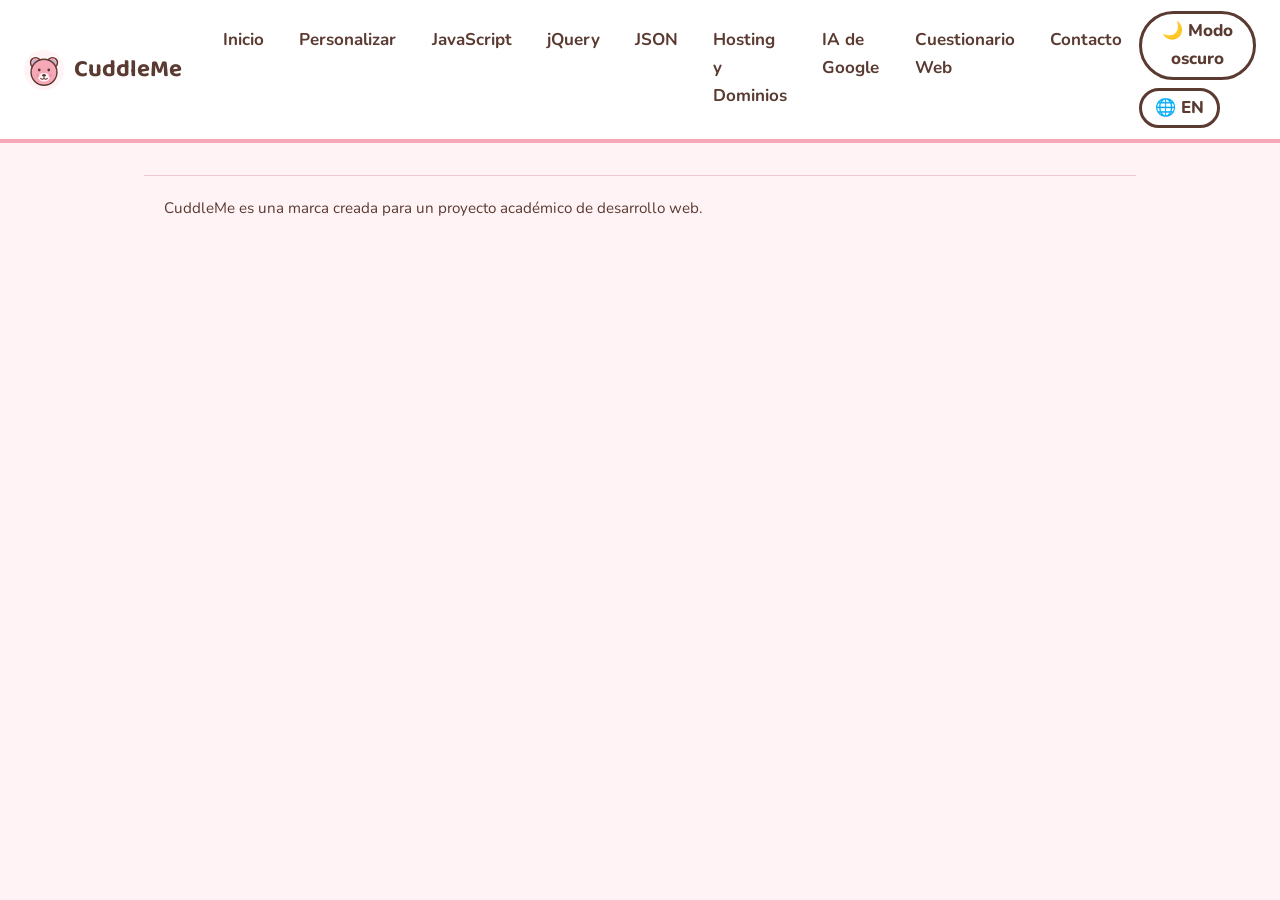
==== index.html @ cd6cf15d "first commit" ====
<!DOCTYPE html>
<html lang="es" data-bs-theme="light"><head><meta charset="utf-8">
<meta name="viewport" content="width=device-width, initial-scale=1, viewport-fit=cover">
<title>CuddleMe</title>
<link rel="icon" href="data:image/svg+xml,%3Csvg xmlns=%27http://www.w3.org/2000/svg%27 viewBox=%270 0 64 64%27%3E%3Ctext y=%2752%27 font-size=%2752%27%3E%F0%9F%A7%B8%3C/text%3E%3C/svg%3E">
<!-- Se aplica el tema guardado antes de pintar la página para evitar un parpadeo blanco. -->
<script>
(function () {
  var tema = 'light';
  try {
    tema = localStorage.getItem('cuddle-tema') || (matchMedia('(prefers-color-scheme: dark)').matches ? 'dark' : 'light');
  } catch (e) {}
  document.documentElement.setAttribute('data-bs-theme', tema);
})();
</script>
<link rel="preconnect" href="https://fonts.googleapis.com"><link rel="preconnect" href="https://fonts.gstatic.com" crossorigin>
<link href="https://fonts.googleapis.com/css2?family=Baloo+2:wght@600;700;800&family=Nunito:wght@400;700;800&display=swap" rel="stylesheet">
<!-- Bootstrap 5.3: sistema de rejilla, navbar, tarjetas, modal, carrusel y temas claro/oscuro. -->
<link href="https://cdn.jsdelivr.net/npm/bootstrap@5.3.3/dist/css/bootstrap.min.css" rel="stylesheet">
<style>
/* ==================== VARIABLES Y TEMAS ==================== */
/* Colores de marca (iguales en ambos temas) y colores que cambian con el tema. */
:root,[data-bs-theme=light]{
  --rosa:#F7A8B8;--cielo:#8EC5E8;--cacao:#5A3A31;
  --bg:#FFF3F6;--surface:#fff;--ink:#5A3A31;--line:#f0c9d2;
  --strong:#5A3A31;--on-strong:#fff;--hero:#F7A8B8;--code-bg:#5A3A31;
  --bs-body-bg:#FFF3F6;--bs-body-color:#5A3A31;
}
[data-bs-theme=dark]{
  --bg:#1d1517;--surface:#2a1e21;--ink:#f4e4e8;--line:#4a3036;
  --strong:#F7A8B8;--on-strong:#2a1519;--hero:#3a2027;--code-bg:#130d0e;
  --bs-body-bg:#1d1517;--bs-body-color:#f4e4e8;
}

/* ==================== ESTILOS GENERALES ==================== */
*{box-sizing:border-box}
html{scroll-behavior:smooth}
body{margin:0;background:var(--bg);color:var(--ink);font:1.0625rem/1.65 Nunito,system-ui,sans-serif;transition:background-color .35s ease,color .35s ease}
h1,h2,h3{font-family:"Baloo 2",Nunito,system-ui,sans-serif;line-height:1.1;color:var(--ink)}
h1{font-size:clamp(2.8rem,8vw,4.8rem);margin:0}h2{font-size:1.8rem;margin:2.5rem 0 .75rem}h3{font-size:1.25rem}
a{color:var(--ink);text-decoration-color:var(--rosa);text-decoration-thickness:3px;text-underline-offset:3px}
a:hover{color:var(--ink)}
:focus-visible{outline:3px solid var(--cielo)!important;outline-offset:2px}
.wrap{max-width:62rem;margin:0 auto;padding:0 1.25rem 1rem}
.lead{font-size:1.3rem;font-weight:400;max-width:34rem}
.hero .lead{margin:.5rem 0 1.25rem;font-weight:700}
.page .lead{max-width:42rem}
code{font:.92em ui-monospace,Consolas,monospace;background:var(--surface);color:var(--ink);padding:.05em .3em}
pre{background:var(--code-bg);color:#fff;padding:1rem;overflow-x:auto;border-left:6px solid var(--rosa);line-height:1.5;border-radius:0 12px 12px 0}
pre code{background:none;padding:0;color:inherit}
.scroll{overflow-x:auto}
table{border-collapse:collapse;width:100%;background:var(--surface);margin:1rem 0;color:var(--ink)}
th,td{text-align:left;padding:.6rem .8rem;border:2px solid var(--line);vertical-align:top}
th{background:var(--rosa);color:#5A3A31}

/* ==================== BARRA DE NAVEGACIÓN (Bootstrap navbar) ==================== */
.navbar{background:var(--surface);border-bottom:4px solid var(--rosa);padding-top:.7rem;padding-bottom:.7rem;transition:padding .25s ease,box-shadow .25s ease,background-color .35s ease}
.navbar.scrolled{padding-top:.3rem;padding-bottom:.3rem;box-shadow:0 6px 18px rgba(90,58,49,.18)}
.brand{display:flex;align-items:center;gap:.6rem;font:700 1.5rem "Baloo 2",sans-serif;color:var(--ink);text-decoration:none}
.brand svg{background:#FFF3F6;border-radius:50%;padding:2px}
.navbar .nav-link{color:var(--ink);font-weight:700;border-bottom:3px solid transparent;padding:.25rem 0;margin:0 .6rem;transition:border-color .2s}
.navbar .nav-link:hover,.navbar .nav-link.active{color:var(--ink);border-bottom-color:var(--rosa)}
.navbar-toggler{border:3px solid var(--ink);color:var(--ink);font-size:1.3rem;line-height:1;padding:.25rem .6rem}
.tema-btn{border:3px solid var(--ink);background:var(--surface);color:var(--ink);border-radius:999px;padding:.2rem .8rem;font-weight:800;cursor:pointer;transition:background-color .2s,transform .2s}
.tema-btn:hover{background:var(--cielo);color:#5A3A31}
.tema-btn:active{transform:scale(.95)}

/* ==================== BOTONES (Bootstrap .btn con colores de marca) ==================== */
.btn-cuddle{--bs-btn-color:#5A3A31;--bs-btn-bg:var(--rosa);--bs-btn-border-color:var(--ink);--bs-btn-hover-color:#5A3A31;--bs-btn-hover-bg:var(--cielo);--bs-btn-hover-border-color:var(--ink);--bs-btn-active-color:#5A3A31;--bs-btn-active-bg:var(--cielo);--bs-btn-active-border-color:var(--ink);--bs-btn-border-width:3px;--bs-btn-border-radius:999px;font:700 1.05rem "Baloo 2",sans-serif;padding:.45rem 1.2rem;transition:background-color .2s,transform .15s}
.btn-cuddle:active{transform:scale(.96)}
.hero .btn-cuddle{--bs-btn-bg:var(--surface);--bs-btn-color:var(--ink);--bs-btn-hover-color:#5A3A31}

/* ==================== SECCIÓN HERO Y PERSONALIZADOR ==================== */
.hero{background:var(--hero);padding:2.5rem 0;transition:background-color .35s ease}
.f{display:block;font-weight:800;margin:.8rem 0 .2rem}
.form-control{font:1rem Nunito,sans-serif;padding:.5rem .7rem;border:3px solid var(--ink);border-radius:0;background-color:var(--surface);color:var(--ink)}
.form-control:focus{background-color:var(--surface);color:var(--ink);border-color:var(--ink);box-shadow:0 0 0 .25rem rgba(142,197,232,.6)}
.form-control::placeholder{color:var(--ink);opacity:.55}
.hero .form-control{max-width:22rem}
.stage{background:#FFF3F6;color:#5A3A31;border:4px solid #5A3A31;padding:1rem;text-align:center;max-width:22rem;margin:0 auto}
.stage svg{width:100%;max-width:15rem;height:auto}
.stage .hola{font:700 1.5rem "Baloo 2",sans-serif;margin:0}
.nota{background:#fff;border:3px dashed var(--cielo);padding:.6rem .8rem;margin:.75rem 0 0;min-height:3rem}
@media (min-width:992px){.stage{position:sticky;top:5.5rem}}
.g{border:0;padding:0;margin:.9rem 0}.g legend{font-weight:800;padding:0;margin-bottom:.3rem;font-size:1.0625rem;font-family:Nunito,sans-serif;float:none}
.chips{display:flex;flex-wrap:wrap;gap:.4rem}.chips label{position:relative;cursor:pointer;display:block}
.chips input{position:absolute;opacity:0}
.chips .t{display:block;padding:.3rem .85rem;background:var(--surface);border:3px solid var(--ink);border-radius:999px;font-weight:700;transition:background-color .2s,color .2s}
.chips input:checked+.t{background:var(--strong);color:var(--on-strong)}
.chips input:focus-visible+.t,.chips input:focus-visible+.cs{outline:4px solid var(--cielo);outline-offset:2px}
.cs{display:block;width:2.6rem;height:2.6rem;border-radius:50%;border:3px solid var(--ink)}
.chips input:checked+.cs{outline:4px solid var(--ink);outline-offset:2px}
.ver{position:absolute;width:1px;height:1px;overflow:hidden;clip:rect(0 0 0 0)}

/* ==================== PÁGINA DE INICIO ==================== */
.facts{display:grid;grid-template-columns:11rem 1fr;gap:.75rem 1.5rem}.facts dt{font-weight:800}.facts dd{margin:0}
.opts{display:flex;flex-wrap:wrap;gap:.5rem;list-style:none;padding:0}.opts li{background:var(--surface);border:3px solid var(--rosa);padding:.3rem .8rem;font-weight:700}
.swatch{display:flex;gap:1rem;background:var(--surface);border:3px solid var(--line);padding:1rem;height:100%}
.swatch p{margin:.1rem 0 0}
.chip{flex:none;width:3.5rem;height:3.5rem;border:3px solid var(--ink);border-radius:50%}
.logo-row{display:flex;flex-wrap:wrap;gap:1.5rem}
.logo-row svg{background:#fff;border:3px solid var(--ink);padding:1rem}.logo-row svg.dk{background:#5A3A31}.logo-row svg.pk{background:var(--rosa)}
@media (max-width:40rem){.facts{grid-template-columns:1fr}.facts dd{margin-bottom:.5rem}}

/* Carrusel con crossfade (Bootstrap .carousel-fade) */
.slide{display:flex;flex-direction:column;align-items:center;gap:1rem;background:linear-gradient(135deg,var(--s1),var(--s2));color:#5A3A31;border:4px solid var(--ink);border-radius:1.5rem;padding:1.5rem 3.5rem;min-height:23rem;justify-content:center}
@media (min-width:768px){.slide{flex-direction:row;gap:2rem}}
.slide h3{color:#5A3A31;font-size:1.7rem}
.slide p{margin:0;font-weight:700;max-width:26rem}
.slide-img{width:11rem;height:auto;flex:none}
.carousel-control-prev-icon,.carousel-control-next-icon{filter:invert(1)}
.carousel-indicators{position:static;margin:.9rem 0 0;justify-content:center}
.carousel-indicators [data-bs-target]{background-color:var(--ink);width:2.2rem;height:.45rem;border:0;border-radius:99px}
.carousel-controls-row{display:flex;align-items:center;justify-content:center;gap:1rem;flex-wrap:wrap}
.carousel-controls-row .carousel-indicators{margin:.9rem 0 0}

/* ==================== PÁGINAS EDUCATIVAS ==================== */
.page-head{display:flex;flex-wrap:wrap;align-items:center;justify-content:space-between;gap:1rem;margin-top:1.5rem}
.page-head h1{margin-top:0}
.banner-bear{width:9rem;height:auto;flex:none;background:var(--hero);border:4px solid var(--ink);border-radius:50% 50% 1.5rem 1.5rem;padding:.6rem}
.demo{background:var(--surface);border:3px solid var(--ink);padding:1rem;margin:1rem 0;display:flex;flex-wrap:wrap;align-items:center;gap:.75rem 1rem}
.bib{margin-top:2.5rem;border-top:3px solid var(--rosa)}
.two{display:grid;grid-template-columns:repeat(auto-fit,minmax(18rem,1fr));gap:0 1.5rem}
.box{background:var(--surface);border:3px solid var(--cielo);padding:1rem;margin:.5rem 0;flex-basis:100%}.box.alt{border-color:var(--rosa)}
#caja{display:none}
textarea.form-control{font:.95rem ui-monospace,Consolas,monospace;margin:.5rem 0}
.anat{font:700 2rem "Baloo 2",sans-serif;margin:1rem 0}.anat .p{padding:.1rem .5rem;border-radius:10px}
.sub{background:var(--cielo);color:#5A3A31}.dom{background:var(--strong);color:var(--on-strong)}.tld{background:var(--rosa);color:#5A3A31}
.flow{list-style:none;counter-reset:s;padding:0}
.flow li{counter-increment:s;position:relative;background:var(--surface);border-left:6px solid var(--rosa);padding:.7rem 1rem .7rem 3rem;margin:0 0 1.1rem}
.flow li::before{content:counter(s);position:absolute;left:.8rem;font:700 1.2rem "Baloo 2",sans-serif}
.flow li:not(:last-child)::after{content:"";position:absolute;left:1.05rem;bottom:-1rem;border:.4rem solid transparent;border-top-color:var(--rosa)}

/* ==================== PÁGINA: IA DE GOOGLE ==================== */
.filtros{display:flex;flex-wrap:wrap;gap:.5rem;align-items:center;margin:1.25rem 0 .5rem}
.filtros .form-control{max-width:15rem;border-radius:999px}
.tool{background:var(--surface);border:3px solid var(--ink);border-radius:1.25rem;overflow:hidden;color:var(--ink);transition:transform .2s ease,box-shadow .2s ease}
.tool:hover{transform:translateY(-4px);box-shadow:0 10px 0 var(--rosa)}
.tool-banner{height:7.5rem;display:flex;align-items:center;justify-content:center;background:linear-gradient(135deg,var(--g1),var(--g2));border-bottom:3px solid var(--ink);font-size:3.4rem}
.tool h3{margin:.4rem 0 .3rem;color:var(--ink)}
.tool p{font-size:.98rem;margin-bottom:1rem}
.cat{display:inline-block;align-self:flex-start;font-weight:800;font-size:.85rem;padding:.1rem .7rem;border-radius:999px;border:2px solid #5A3A31;color:#5A3A31}
.cat-estudio{background:var(--cielo)}.cat-creatividad{background:var(--rosa)}.cat-desarrollo{background:#F6C945}
.pop{animation:pop .35s ease both}
@keyframes pop{from{opacity:0;transform:scale(.94)}to{opacity:1;transform:none}}
.modal-content{background:var(--surface);color:var(--ink);border:4px solid var(--ink);border-radius:1.25rem}
.modal-header,.modal-footer{border-color:var(--line)}
.modal-title{font:700 1.6rem "Baloo 2",sans-serif;color:var(--ink)}
.idea{background:var(--bg);border-left:6px solid var(--cielo);padding:.7rem 1rem;margin:1rem 0 0}
.nota-pie{background:var(--surface);border:3px dashed var(--cielo);padding:.8rem 1rem;margin-top:1.5rem}

/* ==================== CUESTIONARIO ==================== */
.q{background:var(--surface);border:3px solid var(--ink);margin:0 0 1.25rem;padding:1rem 1.25rem}
.q legend{font:700 1.15rem "Baloo 2",sans-serif;padding:0 .4rem;float:none;width:auto;margin-bottom:.4rem}
.q label{display:block;padding:.45rem .7rem;margin:.25rem 0;border:3px solid transparent;border-radius:12px;cursor:pointer;transition:border-color .2s}
.q label:hover{border-color:var(--rosa)}
.q .right{background:#DDF1E4;border-color:#3E8E5A;color:#16301f}.q .wrong{background:#FBE0E0;border-color:#B3261E;color:#4a1411}
.fb{margin:.6rem 0 0;font-weight:700}
.result{background:var(--strong);color:var(--on-strong);padding:1.25rem;font:700 1.4rem "Baloo 2",sans-serif;margin:1.5rem 0}

/* ==================== NAVEGACIÓN SUAVE Y EXTRAS ==================== */
main{transition:opacity .18s ease}
main.saliendo{opacity:0}
.vista{display:none}.vista.on{display:block;animation:entra .45s ease both}
@keyframes entra{from{opacity:0;transform:translateY(10px)}to{opacity:1;transform:none}}
.subir{position:fixed;right:max(1rem,env(safe-area-inset-right,0px));bottom:max(1rem,env(safe-area-inset-bottom,0px));width:3rem;height:3rem;border-radius:50%;border:3px solid var(--ink);background:var(--rosa);color:#5A3A31;font-size:1.3rem;font-weight:800;cursor:pointer;opacity:0;pointer-events:none;transform:translateY(12px);transition:opacity .25s,transform .25s;z-index:1030}
.subir.visible{opacity:1;pointer-events:auto;transform:none}
footer{max-width:62rem;margin:2rem auto 0;padding:1.25rem;border-top:1px solid var(--line);font-size:.95rem}
:root{box-sizing:border-box;padding-top:env(safe-area-inset-top,0px);padding-bottom:env(safe-area-inset-bottom,0px)}
html{scroll-padding-top:env(safe-area-inset-top,0px)}
@media (prefers-reduced-motion:reduce){
  html{scroll-behavior:auto}
  *,*::before,*::after{animation-duration:.01ms!important;transition-duration:.01ms!important}
}
</style>
</head><body>
<!-- SVG oculto que define el logotipo reutilizable de CuddleMe. -->
<svg width="0" height="0" style="position:absolute" aria-hidden="true"><symbol id="logo" viewBox="0 0 64 64">
<circle cx="17" cy="19" r="9" fill="#F7A8B8" stroke="#5A3A31" stroke-width="2.5"/><circle cx="17" cy="19" r="4.2" fill="#8EC5E8"/>
<circle cx="47" cy="19" r="9" fill="#F7A8B8" stroke="#5A3A31" stroke-width="2.5"/><circle cx="47" cy="19" r="4.2" fill="#8EC5E8"/>
<circle cx="32" cy="36" r="23" fill="#F7A8B8" stroke="#5A3A31" stroke-width="2.5"/>
<ellipse cx="32" cy="45" rx="10.5" ry="7.5" fill="#FFF3F6"/>
<circle cx="21" cy="42" r="3.2" fill="#F28FA6" opacity=".7"/><circle cx="43" cy="42" r="3.2" fill="#F28FA6" opacity=".7"/>
<circle cx="23.5" cy="32" r="2.5" fill="#5A3A31"/><circle cx="40.5" cy="32" r="2.5" fill="#5A3A31"/>
<ellipse cx="32" cy="41.5" rx="3.3" ry="2.4" fill="#5A3A31"/>
<path d="M32 44v3M32 47q-3 2.6-6 0M32 47q3 2.6 6 0" fill="none" stroke="#5A3A31" stroke-width="1.8" stroke-linecap="round"/>
</symbol></svg>

<!-- Encabezado principal: navbar de Bootstrap con logotipo, menú y botón de tema claro/oscuro. -->
<nav class="navbar navbar-expand-xl sticky-top" id="barra" aria-label="Principal">
  <div class="container-fluid px-3 px-xl-4">
    <a class="brand navbar-brand m-0" href="#inicio"><svg width="40" height="40" aria-hidden="true"><use href="#logo"/></svg><span>CuddleMe</span></a>
    <button class="navbar-toggler" type="button" data-bs-toggle="collapse" data-bs-target="#menu" aria-controls="menu" aria-expanded="false" aria-label="Abrir menú">☰</button>
    <div class="collapse navbar-collapse" id="menu">
      <ul class="navbar-nav ms-xl-4 me-auto mb-2 mb-xl-0">
        <li class="nav-item"><a class="nav-link" href="#inicio">Inicio</a></li>
        <li class="nav-item"><a class="nav-link" href="#personalizar">Personalizar</a></li>
        <li class="nav-item"><a class="nav-link" href="#javascript">JavaScript</a></li>
        <li class="nav-item"><a class="nav-link" href="#jquery">jQuery</a></li>
        <li class="nav-item"><a class="nav-link" href="#json">JSON</a></li>
        <li class="nav-item"><a class="nav-link" href="#hosting">Hosting y Dominios</a></li>
        <li class="nav-item"><a class="nav-link" href="#ia">IA de Google</a></li>
        <li class="nav-item"><a class="nav-link" href="#cuestionario">Cuestionario Web</a></li>
        <li class="nav-item"><a class="nav-link" href="#contacto">Contacto</a></li>
      </ul>
      <div class="d-flex flex-wrap gap-2"><button id="tema" class="tema-btn" type="button" aria-pressed="false"><span id="tema-icono" aria-hidden="true">🌙</span> <span id="tema-txt">Modo oscuro</span></button>
      <button id="idioma" class="tema-btn" type="button" aria-label="Switch to English / Cambiar a español" title="English / Español"><span aria-hidden="true">🌐</span> <span id="idioma-txt">EN</span></button></div>
    </div>
  </div>
</nav>

<!-- Contenido principal del sitio. La clase "vista" permite cambiar entre secciones. -->
<main>

<!-- ==================== PÁGINA: PERSONALIZAR + PEDIDO ==================== -->
<section class="vista" id="personalizar">
<!-- Sección principal donde el usuario personaliza su peluche. -->
<section class="hero"><div class="container"><div class="row g-4 g-lg-5 align-items-start">
<div class="col-lg-6 order-2 order-lg-1"><h1>CuddleMe</h1>
<p class="lead">Un abrazo que puedes personalizar. Empieza con un peluche liso y hazlo tuyo.</p>
<div id="ctrl"></div>
<label class="f" for="nombre">Nombre</label><input id="nombre" class="form-control" type="text" placeholder="Osito" maxlength="16">
<label class="f" for="msg">Mensaje especial</label><input id="msg" class="form-control" type="text" placeholder="Feliz cumpleaños, te quiero mucho" maxlength="60">
<p class="mt-3"><button id="reset" class="btn btn-cuddle" type="button">Empezar de nuevo</button></p></div>
<div class="col-lg-6 order-1 order-lg-2"><div class="stage" aria-live="polite"><div id="escena"></div><p class="hola" id="hola"></p><p class="nota" id="nota"></p></div></div>
</div></div></section>

<!-- Formulario de pedido: llega a tu Gmail con el peluche que armó el cliente. -->
<div class="wrap">
<h2>Haz tu pedido</h2>
<p>Cuando tu peluche esté como lo quieres, llena tus datos y envíalo. Te contactaremos para confirmar el pedido.</p>
<div class="card p-3 p-md-4 shadow-sm" style="background:var(--surface);border:2px solid var(--line);border-radius:18px">
<form id="form-pedido" action="https://formsubmit.co/pm201352@gmail.com" method="POST">
  <input type="hidden" name="_subject" value="Nuevo pedido - CuddleMe">
  <input type="hidden" name="_template" value="table">
  <input type="hidden" name="_captcha" value="false">
  <input type="hidden" name="_next" id="pedido-next" value="">
  <input type="hidden" name="peluche_tipo"><input type="hidden" name="peluche_color">
  <input type="hidden" name="peluche_orejas"><input type="hidden" name="peluche_patitas">
  <input type="hidden" name="peluche_cabeza"><input type="hidden" name="peluche_ropa">
  <input type="hidden" name="peluche_extras"><input type="hidden" name="peluche_nombre">
  <input type="hidden" name="peluche_mensaje">
  <div class="mb-3"><label class="form-label" for="ped-nombre">Nombre completo *</label><input class="form-control" id="ped-nombre" name="cliente" type="text" required maxlength="100" autocomplete="name"></div>
  <div class="row"><div class="col-md-6 mb-3"><label class="form-label" for="ped-email">Correo electrónico *</label><input class="form-control" id="ped-email" name="email" type="email" required maxlength="150" autocomplete="email"></div>
  <div class="col-md-6 mb-3"><label class="form-label" for="ped-tel">Teléfono *</label><input class="form-control" id="ped-tel" name="telefono" type="tel" required maxlength="30" autocomplete="tel"></div></div>
  <div class="mb-3"><label class="form-label" for="ped-dir">Dirección de entrega *</label><textarea class="form-control" id="ped-dir" name="direccion" rows="3" required maxlength="300"></textarea></div>
  <button class="btn btn-cuddle" type="submit">Enviar pedido 🧸</button>
  <p class="mt-3 mb-0 small">Los campos con * son obligatorios. Se enviará también el peluche que diseñaste arriba.</p>
</form></div></div>
</section>

<!-- ==================== NUEVO INICIO ==================== -->
<section class="vista" id="inicio">
<section class="hero"><div class="container"><div class="row g-4 g-lg-5 align-items-center">
<div class="col-lg-7 order-2 order-lg-1"><h1>CuddleMe</h1>
<p class="lead">Peluches hechos a pedido, pensados para regalar con cariño.</p>
<p>Elige el oso, el color, la ropita y escribe un mensaje especial. Nosotros lo preparamos y te lo enviamos.</p>
<p class="mt-3"><a class="btn btn-cuddle" href="#personalizar">Diseña tu peluche</a> <a class="btn btn-cuddle" href="#contacto">Escríbenos</a></p></div>
<div class="col-lg-5 order-1 order-lg-2 text-center"><img data-oso="lazo" alt="Oso clásico con lazo" width="250" height="300" style="max-width:15rem;height:auto"></div>
</div></div></section>
<div class="wrap">
<section><h2>Así funciona</h2>
<div class="row row-cols-1 row-cols-md-3 g-3">
<div class="col"><div class="swatch"><span class="chip" style="background:#F7A8B8"></span><div><strong>1. Diseña</strong><p>Elige el tipo de oso, color, orejas, accesorios y ropita.</p></div></div></div>
<div class="col"><div class="swatch"><span class="chip" style="background:#8EC5E8"></span><div><strong>2. Haz tu pedido</strong><p>Deja tus datos y el mensaje que irá en la tarjeta.</p></div></div></div>
<div class="col"><div class="swatch"><span class="chip" style="background:#F6C945"></span><div><strong>3. Recíbelo</strong><p>Preparamos tu peluche y te lo enviamos listo para abrazar.</p></div></div></div>
</div></section>

<!-- Galería: carrusel de Bootstrap con efecto crossfade (clase carousel-fade). -->
<section><h2>Galería de peluches</h2>
<div id="galeria" class="carousel slide carousel-fade" data-bs-ride="carousel" data-bs-interval="4500" data-bs-pause="false" aria-roledescription="carrusel" aria-label="Galería de peluches CuddleMe">
  <div class="carousel-inner">
    <div class="carousel-item active"><div class="slide" style="--s1:#FFE3EA;--s2:#F7A8B8"><img class="slide-img" data-oso="lazo" alt="Oso clásico marrón con un lazo azul en la cabeza y almohadillas en las patitas" width="176" height="211"><div><h3>Clásico con lazo</h3><p>El favorito para cumpleaños: marrón cálido, almohadillas rosas y un lazo que lo hace especial.</p></div></div></div>
    <div class="carousel-item"><div class="slide" style="--s1:#E4F2FB;--s2:#8EC5E8"><img class="slide-img" data-oso="panda" alt="Panda con lentes y almohadillas" width="176" height="211"><div><h3>Panda estudioso</h3><p>Con lentes puestos, listo para acompañar una graduación o regalarle ánimo a alguien en exámenes.</p></div></div></div>
    <div class="carousel-item"><div class="slide" style="--s1:#EEF6FB;--s2:#C9B6E8"><img class="slide-img" data-oso="polar" alt="Oso polar con bufanda azul y zapatitos" width="176" height="211"><div><h3>Polar con bufanda</h3><p>Pensado para abrazar en días fríos. Los zapatitos y la bufanda combinan en tono.</p></div></div></div>
    <div class="carousel-item"><div class="slide" style="--s1:#FFF3C9;--s2:#F6C945"><img class="slide-img" data-oso="corona" alt="Oso dorado con corona y camiseta con corazón" width="176" height="211"><div><h3>Dorado con corona</h3><p>Para aniversarios y San Valentín: camiseta con corazón y corona de rey o reina.</p></div></div></div>
    <div class="carousel-item"><div class="slide" style="--s1:#F1E8FB;--s2:#C9B6E8"><img class="slide-img" data-oso="gatito" alt="Oso lila con orejas de gatito y lentes" width="176" height="211"><div><h3>Lila con orejas de gatito</h3><p>Una mezcla divertida de oso y gatito. Las combinaciones se eligen en el personalizador de arriba.</p></div></div></div>
  </div>
  <button class="carousel-control-prev" type="button" data-bs-target="#galeria" data-bs-slide="prev"><span class="carousel-control-prev-icon" aria-hidden="true"></span><span class="visually-hidden">Anterior</span></button>
  <button class="carousel-control-next" type="button" data-bs-target="#galeria" data-bs-slide="next"><span class="carousel-control-next-icon" aria-hidden="true"></span><span class="visually-hidden">Siguiente</span></button>
  <div class="carousel-controls-row">
    <div class="carousel-indicators">
      <button type="button" data-bs-target="#galeria" data-bs-slide-to="0" class="active" aria-current="true" aria-label="Diapositiva 1"></button>
      <button type="button" data-bs-target="#galeria" data-bs-slide-to="1" aria-label="Diapositiva 2"></button>
      <button type="button" data-bs-target="#galeria" data-bs-slide-to="2" aria-label="Diapositiva 3"></button>
      <button type="button" data-bs-target="#galeria" data-bs-slide-to="3" aria-label="Diapositiva 4"></button>
      <button type="button" data-bs-target="#galeria" data-bs-slide-to="4" aria-label="Diapositiva 5"></button>
    </div>
    <button id="galeria-pausa" class="btn btn-cuddle btn-sm mt-3" type="button">Pausar</button>
  </div>
</div></section>

<!-- Información general sobre el producto CuddleMe. -->
<section><h2>El producto</h2>
<dl class="facts"><dt>Nombre comercial</dt><dd>CuddleMe</dd>
<dt>Descripción</dt><dd>CuddleMe crea peluches suaves hechos a pedido. Cada cliente diseña el suyo en la página: elige el tipo de oso (clásico, panda, polar o dorado), el color, las orejas, las patitas, los accesorios, la ropita, el nombre y un mensaje especial que llega en una tarjeta con el peluche. Los ojos son bordados para que sean seguros para niños pequeños, y cada pieza se prepara con cariño antes de enviarse.</dd>
<dt>Se personaliza con</dt><dd><ul class="opts"><li>Tipo de oso</li><li>Color</li><li>Orejas</li><li>Patitas</li><li>Accesorios</li><li>Ropita</li><li>Nombre y mensaje</li></ul></dd>
<dt>Público objetivo</dt><dd>Familiares y amigos que buscan un regalo con significado: padres y abuelos de niños de 0 a 10 años, y también jóvenes y adultos que quieren sorprender a su pareja o a un amigo en cumpleaños, aniversarios, graduaciones o San Valentín.</dd>
<dt>Propuesta de valor</dt><dd>Un peluche que es único porque lo diseñas tú. No regalas un objeto cualquiera: regalas un compañero con nombre, estilo y un mensaje propio, que se vuelve un recuerdo.</dd>
<dt>Frase de marca</dt><dd>“Un abrazo que puedes personalizar.”</dd></dl></section>
<!-- Explicación y ejemplos del logotipo de la marca. -->
<section><h2>Logotipo</h2>
<p>El logo es la cara de un osito de peluche con mejillas sonrojadas y orejas de dos colores. Usa formas redondas y sin esquinas para transmitir suavidad y ternura, justo lo que se siente al abrazar un peluche. Los detalles azules dentro de las orejas hacen que se vea distinto de un osito genérico y se ve bien sobre fondos claros, rosas y oscuros.</p>
<div class="logo-row"><svg width="120" height="120" aria-label="Logotipo sobre fondo claro" role="img"><use href="#logo"/></svg><svg class="pk" width="120" height="120" aria-label="Logotipo sobre fondo rosa" role="img"><use href="#logo"/></svg><svg class="dk" width="120" height="120" aria-label="Logotipo sobre fondo oscuro" role="img"><use href="#logo"/></svg></div></section>
<!-- Colores utilizados para representar la identidad visual (rejilla de Bootstrap). -->
<section><h2>Paleta de colores</h2>
<div class="row row-cols-1 row-cols-md-2 g-3">
<div class="col"><div class="swatch"><span class="chip" style="background:#F7A8B8"></span><div><strong>Rosa algodón</strong> <code>#F7A8B8</code><p>Representa ternura, cariño y dulzura. Es el color principal de la marca y evoca el afecto de un abrazo.</p></div></div></div>
<div class="col"><div class="swatch"><span class="chip" style="background:#5A3A31"></span><div><strong>Café cacao</strong> <code>#5A3A31</code><p>Transmite calidez, cercanía y confianza, y recuerda al pelaje de un osito. Se usa en textos y contornos porque se lee bien sobre colores claros.</p></div></div></div>
<div class="col"><div class="swatch"><span class="chip" style="background:#8EC5E8"></span><div><strong>Azul cielo</strong> <code>#8EC5E8</code><p>Se asocia con calma, seguridad e infancia. Equilibra la dulzura del rosa y da un acento fresco y diferente.</p></div></div></div>
<div class="col"><div class="swatch"><span class="chip" style="background:#FFF3F6"></span><div><strong>Blanco rosado</strong> <code>#FFF3F6</code><p>Fondo muy suave que da sensación de pureza y limpieza, y deja respirar el contenido.</p></div></div></div></div>
<p class="mt-3">En el modo oscuro el fondo pasa a un café muy profundo y el texto a un rosa pálido. El rosa y el azul se mantienen iguales para que la marca se reconozca en los dos modos.</p></section>
</div></section>

<!-- Página educativa sobre JavaScript y sus conceptos básicos. -->
<section class="vista page" id="javascript"><div class="wrap">
<div class="page-head"><div><h1>JavaScript (JS vanilla)</h1></div><img class="banner-bear" data-oso="panda" alt="" width="144" height="173"></div>
<p class="lead">JavaScript es el lenguaje de programación de los navegadores. Se usa en el desarrollo web para que una página reaccione a lo que hace la persona: clics, teclas, formularios y datos que llegan de un servidor. "Vanilla" significa JavaScript puro, sin librerías. En CuddleMe, por ejemplo, es lo que hace que el peluche de la página de inicio cambie de color mientras eliges.</p>

<h2>HTML, CSS y JS: tres capas</h2>
<p>Una página web se construye con tres lenguajes que se complementan. Piensa en un peluche: el HTML es el cuerpo, el CSS es el color y la ropita, y el JavaScript es lo que lo hace "hablar" cuando lo abrazas.</p>
<div class="scroll"><table><thead><tr><th>Lenguaje</th><th>Papel</th><th>Ejemplo en CuddleMe</th></tr></thead><tbody>
<tr><td>HTML</td><td>Estructura: qué contenido hay</td><td>El título, los campos de nombre y mensaje, la imagen del peluche</td></tr>
<tr><td>CSS</td><td>Estilo: cómo se ve</td><td>El rosa de la marca, la tipografía redondeada, los espacios</td></tr>
<tr><td>JS</td><td>Comportamiento: qué hace</td><td>El peluche cambia de color o de accesorio al elegir una opción</td></tr></tbody></table></div>

<h2>Conceptos básicos</h2>
<ul>
<li><strong>Variables:</strong> guardan datos para usarlos después. Se declaran con <code>let</code> (el valor puede cambiar) o <code>const</code> (no se vuelve a asignar).</li>
<li><strong>Funciones:</strong> bloques de código con nombre que se ejecutan cuando se necesitan.</li>
<li><strong>Eventos:</strong> cosas que ocurren en la página, como <code>click</code> (hacer clic) o <code>mouseover</code> (pasar el cursor, también llamado hover). Con <code>addEventListener</code> se conecta una función a un evento.</li></ul>

<h2>Ejemplo práctico</h2>
<p>El siguiente código usa una variable, una función y dos eventos. Pruébalo con el botón: haz clic para dar abrazos y pasa el cursor por encima para ver cómo cambia el color.</p>
<pre><code>/* ==================== EJEMPLO DE JAVASCRIPT ==================== */
// Obtiene los elementos del botón y del texto que muestra el número de abrazos.
const boton = document.getElementById('btn-abrazo');
const salida = document.getElementById('salida-abrazo');
let abrazos = 0;                      // variable

// Aumenta en uno el contador de abrazos y actualiza el texto en pantalla.
function darAbrazo() {                // función
  abrazos = abrazos + 1;
  salida.textContent = 'Abrazos: ' + abrazos;
}

// Ejecuta la función cuando el usuario hace clic en el botón.
boton.addEventListener('click', darAbrazo);                                   // evento click
boton.addEventListener('mouseover', () =&gt; boton.style.background = '#8EC5E8'); // evento hover
boton.addEventListener('mouseout',  () =&gt; boton.style.background = '');</code></pre>
<div class="demo"><button id="btn-abrazo" class="btn btn-cuddle">Dar un abrazo</button> <span id="salida-abrazo" aria-live="polite">Abrazos: 0</span></div>

<h3>Cómo se lee, paso a paso</h3>
<ol>
<li>Con <code>getElementById</code> se buscan en el HTML el botón y el texto donde se mostrará el resultado.</li>
<li>La variable <code>abrazos</code> empieza en 0.</li>
<li>La función <code>darAbrazo</code> suma 1 a la variable y actualiza el texto en pantalla.</li>
<li>Los eventos conectan el botón con las funciones: el clic llama a <code>darAbrazo</code> y el cursor cambia el color del botón.</li></ol>

<section class="bib"><h2>Recursos y bibliografía</h2><ul>
<li><a href="https://developer.mozilla.org/es/docs/Web/JavaScript">MDN Web Docs: JavaScript</a></li>
<li><a href="https://developer.mozilla.org/es/docs/Web/Events">MDN Web Docs: Eventos</a></li>
<li><a href="https://www.w3schools.com/js/">W3Schools: JavaScript Tutorial</a></li></ul></section>
</div></section>

<!-- Página educativa sobre la librería jQuery. -->
<section class="vista page" id="jquery"><div class="wrap">
<div class="page-head"><div><h1>jQuery</h1></div><img class="banner-bear" data-oso="polar" alt="" width="144" height="173"></div>
<p class="lead">jQuery es una librería de JavaScript lanzada en 2006. Nació porque los navegadores de esa época interpretaban el JavaScript de formas distintas, y escribir código que funcionara en todos era difícil. jQuery ofrecía una manera corta y uniforme de hacerlo, con el lema de escribir menos y hacer más.</p>
<h2>Sintaxis básica</h2>
<p>El símbolo <code>$</code> es la función principal de jQuery. El patrón siempre es el mismo: seleccionar un elemento y aplicarle una acción.</p>
<pre><code>$(&#x27;selector&#x27;).accion();

$(&#x27;#mensaje&#x27;).text(&#x27;Te quiero mucho&#x27;);   // selecciona por id y cambia el texto
$(&#x27;.tarjeta&#x27;).hide();                   // selecciona por clase y oculta</code></pre>
<p>Para usarla hay que cargar el archivo de jQuery antes de tu código, por ejemplo desde un CDN:</p>
<pre><code>&lt;script src=&quot;https://cdnjs.cloudflare.com/ajax/libs/jquery/3.7.1/jquery.min.js&quot;&gt;&lt;/script&gt;</code></pre>
<h2>Ventajas y desventajas frente a JavaScript moderno</h2>
<div class="two"><div><h3>Ventajas</h3><ul><li>Sintaxis corta y fácil de leer.</li><li>Efectos y animaciones listos para usar.</li><li>Hay mucho código y plugins existentes, por eso aún aparece en proyectos antiguos.</li></ul></div>
<div><h3>Desventajas</h3><ul><li>Es una descarga extra que hace la página más pesada.</li><li>Casi todo lo que resolvía ya existe en JavaScript moderno (<code>querySelector</code>, <code>classList</code>, <code>fetch</code>).</li><li>Los frameworks actuales usan otro enfoque y no dependen de jQuery.</li></ul></div></div>
<h2>Comparación: JS vanilla y jQuery</h2>
<p>La misma tarea escrita de las dos formas, lado a lado:</p>
<div class="scroll"><table><thead><tr><th>Tarea</th><th>JS vanilla</th><th>jQuery</th></tr></thead><tbody><tr><td>Seleccionar un elemento</td><td><code>const t = document.querySelector(&#x27;#nombre-peluche&#x27;);</code></td><td><code>const t = $(&#x27;#nombre-peluche&#x27;);</code></td></tr><tr><td>Escuchar un clic</td><td><code>btn.addEventListener(&#x27;click&#x27;, f);</code></td><td><code>$(&#x27;#btn&#x27;).on(&#x27;click&#x27;, f);</code></td></tr><tr><td>Ocultar un elemento</td><td><code>caja.style.display = &#x27;none&#x27;;</code></td><td><code>$(&#x27;#caja&#x27;).hide();</code></td></tr><tr><td>Agregar una clase</td><td><code>caja.classList.add(&#x27;destacado&#x27;);</code></td><td><code>$(&#x27;#caja&#x27;).addClass(&#x27;destacado&#x27;);</code></td></tr><tr><td>Cambiar el texto</td><td><code>t.textContent = &#x27;Osito&#x27;;</code></td><td><code>$(&#x27;#nombre-peluche&#x27;).text(&#x27;Osito&#x27;);</code></td></tr></tbody></table></div>
<h2>Efectos típicos</h2>
<p>Dos efectos clásicos de jQuery: <code>fadeIn</code> (aparecer poco a poco) y <code>slideToggle</code> (abrir y cerrar deslizando). Pruébalos:</p>
<pre><code>$(&#x27;#btn-fade&#x27;).on(&#x27;click&#x27;, function () {
  $(&#x27;#caja&#x27;).hide().fadeIn(600);        // el mensaje aparece suavemente
});
$(&#x27;#btn-slide&#x27;).on(&#x27;click&#x27;, function () {
  $(&#x27;#panel&#x27;).slideToggle(400);         // la lista se desliza abierta o cerrada
});</code></pre>
<div class="demo"><button id="btn-fade" class="btn btn-cuddle">fadeIn: ver mensaje</button> <button id="btn-slide" class="btn btn-cuddle">slideToggle: ver accesorios</button>
<div id="caja" class="box">💌 “Un abrazo que puedes personalizar.”</div>
<div id="panel" class="box alt"><strong>Accesorios disponibles:</strong> lazo, gorro de fiesta, corona, bufanda y lentes.</div></div>
<section class="bib"><h2>Recursos y bibliografía</h2><ul><li><a href="https://api.jquery.com/">jQuery API Documentation</a></li><li><a href="https://jquery.com/">jQuery: sitio oficial</a></li><li><a href="https://www.w3schools.com/jquery/">W3Schools: jQuery Tutorial</a></li></ul></section></div></section>

<!-- Página educativa sobre el formato de datos JSON. -->
<section class="vista page" id="json"><div class="wrap">
<div class="page-head"><div><h1>JSON</h1></div><img class="banner-bear" data-oso="lazo" alt="" width="144" height="173"></div>
<p class="lead">JSON (JavaScript Object Notation) es un formato de texto para representar datos. Es ligero, fácil de leer para una persona y fácil de procesar para casi cualquier lenguaje de programación. Por eso es el estándar para intercambiar datos entre aplicaciones y servidores: un peluche de CuddleMe, con su nombre, color y mensaje, puede viajar como JSON del formulario a la fábrica.</p>
<h2>Estructura básica</h2>
<ul><li><strong>Objeto:</strong> conjunto de pares clave-valor entre llaves <code>{ }</code>.</li><li><strong>Arreglo:</strong> lista ordenada de valores entre corchetes <code>[ ]</code>.</li><li><strong>Valores permitidos:</strong> texto, número, <code>true</code> o <code>false</code>, <code>null</code>, objetos y arreglos.</li><li><strong>Regla clave:</strong> las claves y los textos siempre van entre comillas dobles.</li></ul>
<h2>Objeto de JavaScript y cadena JSON</h2>
<p>Se parecen mucho, pero son cosas distintas: el objeto vive dentro del programa, y la cadena JSON es texto que se puede guardar o enviar.</p>
<div class="two"><div><h3>Objeto JS</h3><pre><code>const peluche = {
  nombre: &quot;Osito&quot;,
  color: &quot;rosa&quot;,
  accesorios: [&quot;lazo&quot;, &quot;gorro&quot;],
  ropita: &quot;camiseta&quot;,
  mensaje: &quot;Te quiero mucho&quot;,
  personalizado: true
};</code></pre></div><div><h3>Cadena JSON</h3><pre><code>{
  &quot;nombre&quot;: &quot;Osito&quot;,
  &quot;color&quot;: &quot;rosa&quot;,
  &quot;accesorios&quot;: [&quot;lazo&quot;, &quot;gorro&quot;],
  &quot;ropita&quot;: &quot;camiseta&quot;,
  &quot;mensaje&quot;: &quot;Te quiero mucho&quot;,
  &quot;personalizado&quot;: true
}</code></pre></div></div>
<div class="scroll"><table><thead><tr><th>Diferencia</th><th>Objeto JS</th><th>JSON</th></tr></thead><tbody><tr><td>Claves</td><td>Con o sin comillas</td><td>Siempre con comillas dobles</td></tr><tr><td>Comillas simples</td><td>Permitidas</td><td>No permitidas</td></tr><tr><td>Funciones y comentarios</td><td>Permitidos</td><td>No permitidos</td></tr></tbody></table></div>
<p>Dos métodos convierten entre ambos: <code>JSON.stringify(objeto)</code> crea la cadena y <code>JSON.parse(cadena)</code> vuelve a crear el objeto.</p>
<h2>Pruébalo</h2>
<pre><code>const texto = document.getElementById(&#x27;entrada&#x27;).value;
try {
  const objeto = JSON.parse(texto);   // Convierte el texto JSON en un objeto JavaScript.   // cadena JSON -&gt; objeto JS
  salida.textContent = &#x27;Válido. El peluche se llama &#x27; + objeto.nombre;
} catch (error) {
  salida.textContent = &#x27;JSON inválido: &#x27; + error.message;
}</code></pre>
<div class="demo"><div style="flex-basis:100%"><label for="entrada"><strong>Edita el JSON y pulsa el botón:</strong></label>
<textarea id="entrada" class="form-control" rows="8">{
  &quot;nombre&quot;: &quot;Osito&quot;,
  &quot;color&quot;: &quot;rosa&quot;,
  &quot;accesorios&quot;: [&quot;lazo&quot;, &quot;gorro&quot;],
  &quot;ropita&quot;: &quot;camiseta&quot;,
  &quot;mensaje&quot;: &quot;Te quiero mucho&quot;,
  &quot;personalizado&quot;: true
}</textarea></div>
<button id="btn-json" class="btn btn-cuddle">Convertir con JSON.parse</button> <span id="salida" aria-live="polite"></span></div>
<h2>Cómo lo usan las aplicaciones web</h2>
<p>Cuando una página necesita datos (por ejemplo, el estado de un pedido), el navegador envía una petición a un servidor o a una API. El servidor responde con texto en formato JSON, y el código de la página lo convierte en objetos para mostrarlo en pantalla. También funciona al revés: al enviar el formulario de personalización, la página manda los datos del peluche como JSON.</p>
<pre><code>fetch(&#x27;https://api.ejemplo.com/pedidos/1&#x27;)
  .then(respuesta =&gt; respuesta.json())      // lee la respuesta como JSON
  .then(datos =&gt; console.log(datos.peluche.nombre));</code></pre><section class="bib"><h2>Recursos y bibliografía</h2><ul><li><a href="https://developer.mozilla.org/es/docs/Web/JavaScript/Reference/Global_Objects/JSON">MDN: JSON</a></li><li><a href="https://www.json.org/json-es.html">JSON.org (especificación)</a></li><li><a href="https://www.w3schools.com/js/js_json_intro.asp">W3Schools: JSON Tutorial</a></li></ul></section></div></section>

<!-- Página educativa sobre hosting, dominios y DNS. -->
<section class="vista page" id="hosting"><div class="wrap">
<div class="page-head"><div><h1>Web hosting y dominios</h1></div><img class="banner-bear" data-oso="corona" alt="" width="144" height="173"></div>
<p class="lead">Una página web es un conjunto de archivos. Para que otras personas la vean, esos archivos deben estar en un servidor conectado a internet (hosting), y alguien debe poder encontrarlos con un nombre fácil de recordar (dominio).</p>
<h2>Web hosting</h2>
<p>El hosting es el servicio que guarda tus archivos en un servidor que está encendido todo el tiempo y los entrega a quien los pida.</p>
<div class="scroll"><table><thead><tr><th>Tipo</th><th>Cómo funciona</th><th>Útil para</th></tr></thead><tbody>
<tr><td>Compartido</td><td>Varios sitios comparten un mismo servidor</td><td>Sitios pequeños con poco tráfico y presupuesto bajo</td></tr>
<tr><td>VPS</td><td>Una parte reservada de un servidor, con control sobre el sistema</td><td>Proyectos que necesitan configuración propia</td></tr>
<tr><td>Nube</td><td>Recursos repartidos en muchos servidores que crecen según la demanda</td><td>Sitios con tráfico variable o que deben escalar</td></tr></tbody></table></div>
<h3>Cómo funciona Vercel para sitios estáticos</h3>
<p>Un sitio estático son archivos HTML, CSS y JS que no necesitan procesarse en el servidor, como este. Vercel es una plataforma en la nube pensada para publicarlos:</p>
<ol><li>Conectas tu repositorio de GitHub a Vercel.</li><li>Vercel toma los archivos y los publica en su red de servidores repartidos por el mundo (CDN), así la página carga desde un lugar cercano.</li><li>Te da una URL pública con el formato <code>nombre-proyecto.vercel.app</code> y HTTPS incluido.</li><li>Cada vez que haces <code>git push</code>, Vercel vuelve a desplegar el sitio automáticamente.</li></ol>
<h2>Dominios</h2>
<p>Un <strong>nombre de dominio</strong> es la dirección legible de un sitio (como <code>cuddleme.com</code>). Reemplaza a la dirección IP, que es un número difícil de recordar. Se compra por año a un registrador.</p>
<div class="anat" aria-label="tienda.cuddleme.com dividido en subdominio, dominio y TLD"><span class="p sub">tienda</span>.<span class="p dom">cuddleme</span>.<span class="p tld">com</span></div>
<ul><li><strong>TLD (dominio de nivel superior):</strong> el final del dominio, como <code>.com</code> (comercial), <code>.net</code> (redes) o <code>.org</code> (organizaciones).</li><li><strong>Dominio:</strong> el nombre que eliges, junto a su TLD.</li><li><strong>Subdominio:</strong> una sección antes del dominio, como <code>tienda</code> en <code>tienda.cuddleme.com</code>, que sirve para separar partes del sitio.</li></ul>
<h2>Propagación DNS</h2>
<p>El DNS es la "guía telefónica" de internet: traduce dominios a direcciones IP. Así ocurre una consulta:</p>
<ol class="flow"><li>Escribes <code>tienda.cuddleme.com</code> en el navegador.</li><li>El navegador y el sistema operativo buscan la IP en su memoria (caché). Si no la tienen, preguntan al resolver DNS de tu proveedor de internet.</li><li>El resolver consulta a un servidor raíz, que lo envía al servidor del TLD (<code>.com</code>).</li><li>El servidor del TLD indica cuál es el servidor DNS autoritativo del dominio, que guarda los registros reales.</li><li>El servidor autoritativo responde con la dirección IP del hosting.</li><li>El navegador se conecta a esa IP y recibe la página. La respuesta queda en caché por un tiempo.</li></ol>
<p>Cuando cambias un registro DNS (por ejemplo, apuntar tu dominio a Vercel), los servidores del mundo no se enteran al instante: cada uno guarda la respuesta anterior hasta que vence su TTL (tiempo de vida). A ese reparto gradual se le llama <strong>propagación</strong> y puede tardar desde minutos hasta 48 horas.</p>
<section class="bib"><h2>Recursos y bibliografía</h2><ul><li><a href="https://vercel.com/docs">Vercel Docs</a></li><li><a href="https://developer.mozilla.org/es/docs/Glossary/DNS">MDN: DNS (glosario)</a></li><li><a href="https://developer.mozilla.org/es/docs/Glossary/TLD">MDN: TLD (glosario)</a></li><li><a href="https://www.w3schools.com/whatis/whatis_hosting.asp">W3Schools: Web Hosting</a></li></ul></section></div></section>

<!-- Página: 15 herramientas de IA de Google con nivel gratuito. Las tarjetas se generan con JavaScript. -->
<section class="vista page" id="ia"><div class="wrap">
<div class="page-head"><div><h1>15 IA de Google</h1></div><img class="banner-bear" data-oso="gatito" alt="" width="144" height="173"></div>
<p class="lead">Google ofrece herramientas de inteligencia artificial que puedes probar sin pagar con una cuenta personal. Aquí están 15, agrupadas por lo que te ayudan a hacer. Pulsa "Cómo se usa" en cada una para ver los pasos y una idea aplicada a CuddleMe.</p>
<h2>Cómo elegimos las herramientas</h2>
<ul>
<li><strong>Nivel gratuito real:</strong> todas se pueden empezar a usar sin tarjeta, aunque con límites diarios o de uso.</li>
<li><strong>Utilidad para el proyecto:</strong> cada una tiene una idea concreta para una tienda de peluches personalizados.</li>
<li><strong>Variedad:</strong> hay herramientas para estudiar, para crear contenido y para programar, porque un sitio web necesita las tres cosas.</li></ul>
<div class="filtros" role="group" aria-label="Filtrar herramientas">
  <button type="button" class="btn btn-cuddle btn-sm" data-filtro="todas" aria-pressed="true">Todas</button>
  <button type="button" class="btn btn-cuddle btn-sm" data-filtro="Estudio" aria-pressed="false">Estudio</button>
  <button type="button" class="btn btn-cuddle btn-sm" data-filtro="Creatividad" aria-pressed="false">Creatividad</button>
  <button type="button" class="btn btn-cuddle btn-sm" data-filtro="Desarrollo" aria-pressed="false">Desarrollo</button>
  <label class="visually-hidden" for="buscar">Buscar herramienta</label>
  <input id="buscar" class="form-control form-control-sm" type="search" placeholder="Buscar herramienta">
</div>
<p id="conteo" aria-live="polite" class="fw-bold"></p>
<div id="herramientas" class="row row-cols-1 row-cols-md-2 row-cols-lg-3 g-4"></div>
<p id="vacio" class="nota-pie" hidden>No hay herramientas con ese nombre. Borra la búsqueda o elige otra categoría.</p>
<div class="nota-pie"><strong>Antes de usarlas:</strong> los límites gratuitos y los países disponibles cambian con frecuencia, y varias herramientas de Google Labs son experimentos. Revisa el enlace oficial de cada una. Dejamos fuera Whisk, porque según lo investigado Google movió sus funciones a Flow en 2026.</div>
<section class="bib"><h2>Recursos y bibliografía</h2><ul>
<li><a href="https://labs.google/">Google Labs</a></li>
<li><a href="https://blog.google/products-and-platforms/products/education/back-to-school-2026/">Google: Back to School 2026</a></li>
<li><a href="https://aistudio.google.com/">Google AI Studio</a></li></ul></section>
</div></section>

<!-- Cuestionario interactivo para evaluar los conocimientos del sitio. -->
<section class="vista page" id="cuestionario"><div class="wrap"><h1 class="mt-4">Cuestionario web</h1>
<p class="lead">Doce preguntas basadas en las páginas de este sitio. Elige una respuesta en cada una para ver al instante si es correcta. Si te equivocas, lee la explicación y repasa la página correspondiente.</p>
<div id="quiz"></div><div id="resultado" class="result" aria-live="polite" hidden></div>
<button id="reiniciar" class="btn btn-cuddle" hidden>Intentar de nuevo</button></div></section>

<!-- Formulario de contacto para comunicación con clientes. Cambia TU_CORREO@gmail.com por el correo del negocio. -->
<section class="vista page" id="contacto"><div class="wrap">
  <div class="page-head"><div><h1>Contacto</h1><p class="lead">¿Tienes una pregunta sobre tu peluche personalizado? Escríbenos y nos pondremos en contacto contigo.</p></div><img class="banner-bear" data-oso="clasico" alt="Osito de CuddleMe" width="144" height="173"></div>
  <div class="row justify-content-center"><div class="col-lg-8">
    <div class="card p-3 p-md-4 shadow-sm" style="background:var(--surface);border:2px solid var(--line);border-radius:18px">
      <form action="https://formsubmit.co/TU_CORREO@gmail.com" method="POST">
        <input type="hidden" name="_subject" value="Nuevo mensaje de cliente - CuddleMe">
        <input type="hidden" name="_template" value="table">
        <input type="hidden" name="_captcha" value="false">
        <div class="mb-3"><label class="form-label" for="cliente-nombre">Nombre completo *</label><input class="form-control" id="cliente-nombre" name="nombre" type="text" autocomplete="name" required maxlength="100" placeholder="Escribe tu nombre"></div>
        <div class="row"><div class="col-md-6 mb-3"><label class="form-label" for="cliente-email">Correo electrónico *</label><input class="form-control" id="cliente-email" name="email" type="email" autocomplete="email" required maxlength="150" placeholder="tucorreo@ejemplo.com"></div>
        <div class="col-md-6 mb-3"><label class="form-label" for="cliente-telefono">Teléfono (opcional)</label><input class="form-control" id="cliente-telefono" name="telefono" type="tel" autocomplete="tel" maxlength="30" placeholder="Tu número de contacto"></div></div>
        <div class="mb-3"><label class="form-label" for="cliente-tema">Motivo de contacto *</label><select class="form-select" id="cliente-tema" name="motivo" required><option value="" selected disabled>Selecciona una opción</option><option>Consulta sobre productos</option><option>Personalización de peluche</option><option>Pedido o entrega</option><option>Precio y disponibilidad</option><option>Queja o sugerencia</option><option>Otro</option></select></div>
        <div class="mb-3"><label class="form-label" for="cliente-mensaje">Mensaje *</label><textarea class="form-control" id="cliente-mensaje" name="mensaje" rows="5" required minlength="10" maxlength="2000" placeholder="Cuéntanos cómo podemos ayudarte..."></textarea><div class="form-text">Escribe al menos 10 caracteres para explicar tu consulta.</div></div>
        <button class="btn btn-cuddle" type="submit">Enviar mensaje ✉️</button>
        <p class="mt-3 mb-0 small">Los campos con * son obligatorios. Usaremos tus datos únicamente para responder a tu consulta.</p>
      </form>
    </div>
  </div></div>
</div></section></main>

<!-- Ventana modal de Bootstrap: muestra el detalle de la herramienta elegida. -->
<div class="modal fade" id="modalIA" tabindex="-1" aria-labelledby="modalTitulo" aria-hidden="true">
  <div class="modal-dialog modal-dialog-centered modal-dialog-scrollable modal-lg">
    <div class="modal-content">
      <div class="modal-header"><h2 class="modal-title" id="modalTitulo"></h2><button type="button" class="btn-close" data-bs-dismiss="modal" aria-label="Cerrar"></button></div>
      <div class="modal-body" id="modalCuerpo"></div>
      <div class="modal-footer"><a id="modalLink" class="btn btn-cuddle" href="#" target="_blank" rel="noopener">Abrir herramienta</a><button type="button" class="btn btn-cuddle" data-bs-dismiss="modal">Cerrar</button></div>
    </div>
  </div>
</div>

<button id="subir" class="subir" type="button" aria-label="Volver arriba">↑</button>

<!-- Pie de página con información del proyecto académico. -->
<footer><p>CuddleMe es una marca creada para un proyecto académico de desarrollo web.</p></footer>

<!-- Bootstrap JS (carrusel, menú plegable y modal). -->
<script src="https://cdn.jsdelivr.net/npm/bootstrap@5.3.3/dist/js/bootstrap.bundle.min.js"></script>
<script>
/* ==================== IDIOMA (ES / EN) ==================== */
// Idioma activo: se recuerda en localStorage; por defecto, español.
var LANG = 'es';
try { LANG = localStorage.getItem('cuddle-lang') === 'en' ? 'en' : 'es'; } catch (e) {}
// L(es, en) devuelve el texto en el idioma activo; T(texto) traduce etiquetas del personalizador.
function L(es, en) { return LANG === 'en' ? en : es; }
const EN_DYN = {"Tipo de oso":"Bear type","Color":"Color","Orejas":"Ears","Patitas":"Paws","En la cabeza":"On the head","Ropita":"Outfit","Extras":"Extras","Lentes":"Glasses","Bufanda":"Scarf","Clásico":"Classic","Panda":"Panda","Polar":"Polar","Dorado":"Golden","Marrón":"Brown","Blanco":"White","Rosa":"Pink","Azul":"Blue","Lila":"Lilac","Redondas":"Round","Grandes":"Big","Pequeñas":"Small","De gatito":"Kitten","Normales":"Regular","Con almohadillas":"With paw pads","Con zapatitos":"With booties","Nada":"None","Lazo":"Bow","Gorro de fiesta":"Party hat","Corona":"Crown","Sin ropa":"No clothes","Camiseta":"T-shirt"};
function T(s) { return LANG === 'en' && EN_DYN[s] ? EN_DYN[s] : s; }

/* ==================== CONFIGURACIÓN DEL PERSONALIZADOR ==================== */
// Tipos de osos disponibles y sus características visuales.
const TIPOS = {
  clasico: { n: 'Clásico', color: '#B07A4F', hocico: '#F4DDBF' },
  panda:   { n: 'Panda',   color: '#FFFFFF', hocico: '#FFFFFF' },
  polar:   { n: 'Polar',   color: '#FFFFFF', hocico: '#EAF2F8' },
  miel:    { n: 'Dorado',  color: '#E8B04A', hocico: '#FBE7B5' }
};
// Colores que el usuario puede seleccionar para personalizar el peluche.
const COLORES = [['#B07A4F', 'Marrón'], ['#FFFFFF', 'Blanco'], ['#E8B04A', 'Dorado'], ['#F7A8B8', 'Rosa'], ['#8EC5E8', 'Azul'], ['#C9B6E8', 'Lila']];
// Formas de orejas disponibles.
const OREJAS = [['redondas', 'Redondas'], ['grandes', 'Grandes'], ['pequenas', 'Pequeñas'], ['gatito', 'De gatito']];
// Tipos de patitas disponibles.
const PATITAS = [['normales', 'Normales'], ['grandes', 'Grandes'], ['almohadillas', 'Con almohadillas'], ['zapatitos', 'Con zapatitos']];
// Accesorios que se pueden colocar en la cabeza.
const CABEZA = [['', 'Nada'], ['lazo', 'Lazo'], ['gorro', 'Gorro de fiesta'], ['corona', 'Corona']];
// Opciones de ropa para el peluche.
const ROPA = [['', 'Sin ropa'], ['camiseta', 'Camiseta']];
// Estado inicial del personalizador.
const INICIO = { tipo: 'clasico', color: '#B07A4F', orejas: 'redondas', patitas: 'normales', cabeza: '', ropa: '', lentes: false, bufanda: false };
// Peluches prediseñados que se usan como imágenes en el carrusel y en los encabezados.
const PRESETS = {
  lazo:   { tipo: 'clasico', color: '#B07A4F', orejas: 'redondas', patitas: 'almohadillas', cabeza: 'lazo',   ropa: '',         lentes: false, bufanda: false },
  panda:  { tipo: 'panda',   color: '#FFFFFF', orejas: 'redondas', patitas: 'almohadillas', cabeza: '',       ropa: '',         lentes: true,  bufanda: false },
  polar:  { tipo: 'polar',   color: '#FFFFFF', orejas: 'pequenas', patitas: 'zapatitos',    cabeza: '',       ropa: '',         lentes: false, bufanda: true  },
  corona: { tipo: 'miel',    color: '#E8B04A', orejas: 'grandes',  patitas: 'normales',     cabeza: 'corona', ropa: 'camiseta', lentes: false, bufanda: false },
  gorro:  { tipo: 'clasico', color: '#F7A8B8', orejas: 'redondas', patitas: 'grandes',      cabeza: 'gorro',  ropa: 'camiseta', lentes: false, bufanda: false },
  gatito: { tipo: 'clasico', color: '#C9B6E8', orejas: 'gatito',   patitas: 'normales',     cabeza: '',       ropa: '',         lentes: true,  bufanda: false },
  clasico:{ tipo: 'clasico', color: '#B07A4F', orejas: 'redondas', patitas: 'almohadillas', cabeza: '',       ropa: '',         lentes: false, bufanda: false }
};
let estado = Object.assign({}, INICIO); // Copia el estado inicial para poder modificarlo.
const ctrl = document.getElementById('ctrl'), escena = document.getElementById('escena');
const nombreIn = document.getElementById('nombre'), msgIn = document.getElementById('msg');

// Crea grupos de opciones para que el usuario pueda personalizar el peluche.
function grupo(titulo, clave, lista, esColor) {
  const items = lista.map(function (o) {
    const marca = estado[clave] === o[0] ? ' checked' : '';
    const input = '<input type="radio" name="' + clave + '" value="' + o[0] + '"' + marca + '>';
    return esColor
      ? '<label>' + input + '<span class="cs" style="background:' + o[0] + '" title="' + T(o[1]) + '"></span><span class="ver">' + T(o[1]) + '</span></label>'
      : '<label>' + input + '<span class="t">' + T(o[1]) + '</span></label>';
  }).join('');
  return '<fieldset class="g"><legend>' + T(titulo) + '</legend><div class="chips">' + items + '</div></fieldset>';
}

// Construye dinámicamente los controles del personalizador dentro del HTML.
function construir() {
  ctrl.innerHTML =
    grupo('Tipo de oso', 'tipo', Object.keys(TIPOS).map(function (k) { return [k, TIPOS[k].n]; })) +
    grupo('Color', 'color', COLORES, true) +
    grupo('Orejas', 'orejas', OREJAS) +
    grupo('Patitas', 'patitas', PATITAS) +
    grupo('En la cabeza', 'cabeza', CABEZA) +
    grupo('Ropita', 'ropa', ROPA) +
    '<fieldset class="g"><legend>' + T('Extras') + '</legend><div class="chips">' +
    '<label><input type="checkbox" name="lentes"' + (estado.lentes ? ' checked' : '') + '><span class="t">' + T('Lentes') + '</span></label>' +
    '<label><input type="checkbox" name="bufanda"' + (estado.bufanda ? ' checked' : '') + '><span class="t">' + T('Bufanda') + '</span></label></div></fieldset>';
}

// Dibuja las almohadillas de las patas mediante elementos SVG.
function pad(x, y) {
  const r = '#F28FA6';
  return '<ellipse cx="' + x + '" cy="' + (y + 3) + '" rx="9" ry="7" fill="' + r + '"/>' +
    '<circle cx="' + (x - 9) + '" cy="' + (y - 6) + '" r="3.5" fill="' + r + '"/><circle cx="' + x + '" cy="' + (y - 9) + '" r="3.5" fill="' + r + '"/><circle cx="' + (x + 9) + '" cy="' + (y - 6) + '" r="3.5" fill="' + r + '"/>';
}

// Genera las formas SVG del peluche según un estado (se reutiliza en el personalizador, el carrusel y los encabezados).
function cuerpoSVG(e) {
  const t = TIPOS[e.tipo], K = '#5A3A31', D = '#2B2B2B', panda = e.tipo === 'panda';
  const acc = e.color === '#8EC5E8' ? '#F7A8B8' : '#8EC5E8';
  const trazo = ' stroke="' + K + '" stroke-width="3" stroke-linejoin="round"';
  const piel = 'fill="' + e.color + '"' + trazo;
  const marca = panda ? 'fill="' + D + '"' + trazo : piel;
  const grandes = e.patitas === 'grandes', fr = grandes ? 28 : 22, fy = grandes ? 20 : 16;
  let s = '';

  [62, 138].forEach(function (x) {                       // patitas de abajo
    s += '<ellipse ' + marca + ' cx="' + x + '" cy="212" rx="' + fr + '" ry="' + fy + '"/>';
    if (e.patitas === 'zapatitos') s += '<ellipse fill="' + acc + '"' + trazo + ' cx="' + x + '" cy="212" rx="' + (fr + 3) + '" ry="' + (fy + 2) + '"/><circle cx="' + x + '" cy="203" r="4" fill="#fff"/>';
    if (e.patitas === 'almohadillas') s += pad(x, 212);
  });
  const ar = grandes ? [20, 34] : [16, 30];              // brazos
  s += '<ellipse ' + marca + ' cx="46" cy="150" rx="' + ar[0] + '" ry="' + ar[1] + '" transform="rotate(20 46 150)"/>' +
       '<ellipse ' + marca + ' cx="154" cy="150" rx="' + ar[0] + '" ry="' + ar[1] + '" transform="rotate(-20 154 150)"/>';
  s += '<circle ' + piel + ' cx="100" cy="164" r="52"/>';  // cuerpo

  if (e.ropa === 'camiseta') s += '<path d="M62 134Q100 148 138 134L148 190Q100 216 52 190Z" fill="#fff"' + trazo + '/><path d="M100 188c-14-10-18-20-9-25 5-3 9 0 9 4 0-4 4-7 9-4 9 5 5 15-9 25z" fill="#F7A8B8"' + trazo + '/>';
  if (e.bufanda) s += '<path d="M60 128Q100 148 140 128L144 146Q100 166 56 146Z" fill="' + acc + '"' + trazo + '/><path d="M120 150L130 190L148 184L140 142Z" fill="' + acc + '"' + trazo + '/>';

  if (e.orejas === 'gatito') {                           // orejas
    s += '<path ' + marca + ' d="M44 64L54 12L90 46Z"/><path ' + marca + ' d="M156 64L146 12L110 46Z"/>';
    if (!panda) s += '<path d="M54 54L58 28L78 46Z" fill="#8EC5E8"/><path d="M146 54L142 28L122 46Z" fill="#8EC5E8"/>';
  } else {
    const o = { redondas: [17, 62, 48, 138], grandes: [24, 58, 46, 142], pequenas: [11, 66, 52, 134] }[e.orejas];
    [o[1], o[3]].forEach(function (x) {
      s += '<circle ' + marca + ' cx="' + x + '" cy="' + o[2] + '" r="' + o[0] + '"/>';
      if (!panda) s += '<circle cx="' + x + '" cy="' + o[2] + '" r="' + Math.round(o[0] / 2) + '" fill="#8EC5E8"/>';
    });
  }

  s += '<circle ' + piel + ' cx="100" cy="86" r="48"/><ellipse cx="100" cy="102" rx="20" ry="15" fill="' + t.hocico + '"/>';   // cabeza
  s += '<circle cx="76" cy="98" r="6" fill="#F28FA6" opacity=".7"/><circle cx="124" cy="98" r="6" fill="#F28FA6" opacity=".7"/>';
  if (panda) s += '<ellipse cx="82" cy="80" rx="11" ry="14" fill="' + D + '" transform="rotate(20 82 80)"/><ellipse cx="118" cy="80" rx="11" ry="14" fill="' + D + '" transform="rotate(-20 118 80)"/>' +
    '<circle cx="82" cy="78" r="4.5" fill="#fff"/><circle cx="118" cy="78" r="4.5" fill="#fff"/><circle cx="82" cy="78" r="2.2" fill="' + D + '"/><circle cx="118" cy="78" r="2.2" fill="' + D + '"/>';
  else s += '<circle cx="82" cy="78" r="5" fill="' + K + '"/><circle cx="118" cy="78" r="5" fill="' + K + '"/>';
  s += '<ellipse cx="100" cy="95" rx="6.5" ry="4.8" fill="' + (panda ? D : K) + '"/><path d="M100 100v6M100 106q-6 5-12 0M100 106q6 5 12 0" fill="none" stroke="' + K + '" stroke-width="3" stroke-linecap="round"/>';

  if (e.lentes) s += '<circle cx="82" cy="78" r="12" fill="rgba(142,197,232,.35)" stroke="' + K + '" stroke-width="3"/><circle cx="118" cy="78" r="12" fill="rgba(142,197,232,.35)" stroke="' + K + '" stroke-width="3"/><path d="M94 78H106M70 76L56 72M130 76L144 72" fill="none" stroke="' + K + '" stroke-width="3" stroke-linecap="round"/>';
  if (e.cabeza === 'lazo') s += '<path d="M134 46L112 34V58ZM134 46L156 34V58Z" fill="' + acc + '"' + trazo + '/><circle cx="134" cy="46" r="6" fill="#fff"' + trazo + '/>';
  if (e.cabeza === 'gorro') s += '<path d="M100 2L70 54H130Z" fill="' + acc + '"' + trazo + '/><path d="M86 30H114" stroke="#fff" stroke-width="4" stroke-linecap="round"/><circle cx="100" cy="4" r="7" fill="#fff"' + trazo + '/>';
  if (e.cabeza === 'corona') s += '<path d="M70 54L74 20L88 36L100 12L112 36L126 20L130 54Z" fill="#F6C945"' + trazo + '/><circle cx="100" cy="40" r="4" fill="#F7A8B8"/>';
  return s;
}

// Dibuja el peluche del personalizador y actualiza el nombre y el mensaje.
function dibujar() {
  escena.innerHTML = '<svg viewBox="0 0 200 240" role="img" aria-label="' + L('Peluche ', 'Plush ') + T(TIPOS[estado.tipo].n) + '">' + cuerpoSVG(estado) + '</svg>';
  document.getElementById('hola').textContent = nombreIn.value.trim() ? L('Hola, soy ', "Hi, I'm ") + nombreIn.value.trim() : L('Ponle nombre a tu peluche', 'Give your plush a name');
  document.getElementById('nota').textContent = msgIn.value.trim() || L('Aquí aparecerá tu mensaje especial.', 'Your special message will appear here.');
}

// Convierte un peluche prediseñado en una imagen SVG (data URI) para usarla dentro de <img>.
function imagenOso(nombre) {
  const svg = '<svg xmlns="http://www.w3.org/2000/svg" viewBox="0 0 200 240">' + cuerpoSVG(PRESETS[nombre]) + '</svg>';
  return 'data:image/svg+xml;charset=utf-8,' + encodeURIComponent(svg);
}
// Asigna la imagen a cada <img data-oso="...">.
document.querySelectorAll('img[data-oso]').forEach(function (img) { img.src = imagenOso(img.dataset.oso); });

// Detecta los cambios realizados en las opciones de personalización.
ctrl.addEventListener('change', function (ev) {
  const el = ev.target;
  if (el.type === 'checkbox') estado[el.name] = el.checked;
  else {
    estado[el.name] = el.value;
    if (el.name === 'tipo') {                              // cada tipo trae su color base
      estado.color = TIPOS[el.value].color;
      ctrl.querySelectorAll('input[name=color]').forEach(function (r) { r.checked = r.value === estado.color; });
    }
  }
  dibujar();
});
nombreIn.addEventListener('input', dibujar);
msgIn.addEventListener('input', dibujar);
// Restaura todas las opciones del peluche a sus valores iniciales.
document.getElementById('reset').addEventListener('click', function () {
  estado = Object.assign({}, INICIO);
  nombreIn.value = ''; msgIn.value = '';
  construir(); dibujar();
});
construir();
dibujar();

/* ==================== PEDIDO: ENVÍA EL PELUCHE DISEÑADO AL CORREO ==================== */
// Antes de enviar el formulario, copia las opciones elegidas en los campos ocultos.
(function () {
  const f = document.getElementById('form-pedido');
  // Después de enviar, FormSubmit regresa al usuario a la página de personalizar.
  document.getElementById('pedido-next').value = location.origin + location.pathname + '#personalizar';
  function et(lista, v) { const o = lista.find(function (x) { return x[0] === v; }); return o ? o[1] : v; }
  f.addEventListener('submit', function () {
    const extras = [estado.lentes ? 'Lentes' : '', estado.bufanda ? 'Bufanda' : ''].filter(Boolean).join(', ') || 'Ninguno';
    const v = {
      peluche_tipo: TIPOS[estado.tipo].n,
      peluche_color: et(COLORES, estado.color),
      peluche_orejas: et(OREJAS, estado.orejas),
      peluche_patitas: et(PATITAS, estado.patitas),
      peluche_cabeza: et(CABEZA, estado.cabeza),
      peluche_ropa: et(ROPA, estado.ropa),
      peluche_extras: extras,
      peluche_nombre: nombreIn.value.trim() || '(sin nombre)',
      peluche_mensaje: msgIn.value.trim() || '(sin mensaje)'
    };
    Object.keys(v).forEach(function (k) { f.elements[k].value = v[k]; });
  });
})();

/* ==================== EJEMPLO DE JAVASCRIPT: CONTADOR DE ABRAZOS ==================== */
const boton = document.getElementById('btn-abrazo');
const salida = document.getElementById('salida-abrazo');
let abrazos = 0;
function darAbrazo() {
  abrazos = abrazos + 1;
  salida.textContent = L('Abrazos: ', 'Hugs: ') + abrazos;
}
boton.addEventListener('click', darAbrazo);
boton.addEventListener('mouseover', () => boton.style.background = '#8EC5E8');
boton.addEventListener('mouseout', () => boton.style.background = '');

/* ==================== EJEMPLOS DE ANIMACIÓN ==================== */
const btnFade = document.getElementById('btn-fade');
const caja = document.getElementById('caja');
const panel = document.getElementById('panel');

btnFade.addEventListener('click', function () {
  caja.style.display = 'none';
  requestAnimationFrame(function () {
    caja.style.display = 'block';
    caja.style.opacity = '0';
    caja.style.transform = 'translateY(12px)';
    caja.style.transition = 'opacity .45s ease, transform .45s ease';
    requestAnimationFrame(function () {
      caja.style.opacity = '1';
      caja.style.transform = 'translateY(0)';
    });
  });
});

panel.style.display = 'block';
document.getElementById('btn-slide').addEventListener('click', function () {
  panel.style.display = panel.style.display === 'none' ? 'block' : 'none';
});

/* ==================== EJEMPLO DE JSON ==================== */
// Valida y procesa el JSON escrito por el usuario.
document.getElementById('btn-json').addEventListener('click', function () {
  const salidaJson = document.getElementById('salida');
  const texto = document.getElementById('entrada').value;
  try {
    const objeto = JSON.parse(texto);   // cadena JSON -> objeto JS
    salidaJson.textContent = L('Válido. El peluche se llama ', 'Valid. The plush is named ') + objeto.nombre;
  } catch (error) {
    salidaJson.textContent = L('JSON inválido: ', 'Invalid JSON: ') + error.message;
  }
});

/* ==================== CARRUSEL (Bootstrap, crossfade) ==================== */
// El carrusel avanza solo; este botón permite pausarlo y reanudarlo (accesibilidad).
const galeria = bootstrap.Carousel.getOrCreateInstance('#galeria');
const btnPausa = document.getElementById('galeria-pausa');
let enPausa = false;
function ponerPausa(valor) {
  enPausa = valor;
  if (enPausa) galeria.pause(); else galeria.cycle();
  btnPausa.textContent = enPausa ? L('Reanudar', 'Resume') : L('Pausar', 'Pause');
}
btnPausa.addEventListener('click', function () { ponerPausa(!enPausa); });
if (matchMedia('(prefers-reduced-motion: reduce)').matches) ponerPausa(true); // respeta a quien prefiere menos movimiento

/* ==================== PÁGINA: 15 HERRAMIENTAS DE IA DE GOOGLE ==================== */
// Cada herramienta tiene categoría, descripción, pasos de uso y una idea para CuddleMe.
const HERRAMIENTAS = [
  { id: 'gemini', n: 'Gemini', e: '✨', cat: 'Estudio', g: ['#FFE3EA', '#F7A8B8'], url: 'https://gemini.google.com/',
    d: 'El asistente de IA de Google: conversa, resume, traduce, explica y ayuda a escribir.',
    pasos: ['Entra a gemini.google.com con tu cuenta de Google.', 'Escribe lo que necesitas con detalle: quién eres, qué quieres y en qué formato.', 'Pide mejoras en la misma conversación ("hazlo más corto", "explícalo con un ejemplo").', 'Prueba funciones como Deep Research para investigar un tema con fuentes.'],
    limite: 'El nivel gratuito tiene límites de uso y, según lo investigado, desde el 9 de octubre de 2026 usa el modelo Flash-Lite; los modelos más potentes quedan para los planes de pago.',
    idea: 'Pedirle ideas de nombres y mensajes de tarjeta para cada tipo de ocasión: cumpleaños, graduación o San Valentín.' },
  { id: 'notebook', n: 'Gemini Notebook (NotebookLM)', e: '📓', cat: 'Estudio', g: ['#E4F2FB', '#8EC5E8'], url: 'https://notebooklm.google.com/',
    d: 'Responde solo con tus propios documentos y cita de dónde sacó cada dato.',
    pasos: ['Crea un cuaderno nuevo.', 'Sube tus fuentes: PDF, documentos de Google, enlaces o texto.', 'Haz preguntas y revisa las citas que apuntan a la fuente original.', 'Genera un resumen en audio, un cuestionario o una guía de estudio.'],
    limite: 'Es gratis con cuenta de Google. Los planes de pago aumentan los límites, por ejemplo los resúmenes de audio.',
    idea: 'Subir la descripción del producto y las políticas de envío para generar una lista de preguntas frecuentes sin inventar datos.' },
  { id: 'learn', n: 'Learn Your Way', e: '🎓', cat: 'Estudio', g: ['#F1E8FB', '#C9B6E8'], url: 'https://learnyourway.withgoogle.com/',
    d: 'Convierte un texto o tema en una lección adaptada a tus intereses, con audio, quizzes y mapas mentales.',
    pasos: ['Abre la herramienta e inicia sesión con tu cuenta de Google.', 'Sube un material o elige uno de ejemplo.', 'Indica tu nivel y tus intereses para que adapte los ejemplos.', 'Estudia con la lección, escucha la versión en audio y responde los cuestionarios.'],
    limite: 'Es un experimento de Google Labs. Puede cambiar o no estar disponible en todos los países.',
    idea: 'Transformar los apuntes de esta página (JavaScript, JSON y DNS) en una lección con quiz para repasar antes del examen.' },
  { id: 'teachable', n: 'Teachable Machine', e: '🤖', cat: 'Estudio', g: ['#EAF6EC', '#9AD3AA'], url: 'https://teachablemachine.withgoogle.com/',
    d: 'Entrena un modelo de IA con tu cámara o tus archivos, sin escribir código.',
    pasos: ['Elige un proyecto: imágenes, audio o poses.', 'Crea clases (por ejemplo "oso panda" y "oso polar") y sube o graba ejemplos de cada una.', 'Pulsa "Entrenar modelo" y espera unos segundos.', 'Prueba el modelo en vivo y expórtalo para usarlo en una página web.'],
    limite: 'Es gratis y funciona en el navegador.',
    idea: 'Entrenar un modelo que reconozca el tipo de oso desde una foto y sugiera accesorios.' },
  { id: 'flow', n: 'Google Flow', e: '🎬', cat: 'Creatividad', g: ['#FFF3C9', '#F6C945'], url: 'https://labs.google/flow',
    d: 'Estudio de IA para crear videos e imágenes a partir de descripciones y unir varias escenas.',
    pasos: ['Entra con tu cuenta de Google y crea un proyecto nuevo.', 'Describe la escena con detalle: personaje, lugar, luz y movimiento.', 'Genera el clip y elige la mejor versión.', 'Encadena varios clips para armar una historia corta.'],
    limite: 'Usa créditos diarios gratuitos que no se acumulan, según lo investigado. Los planes de pago agregan más.',
    idea: 'Hacer un video corto de un peluche que cobra vida para el banner del sitio.' },
  { id: 'flowmusic', n: 'Flow Music', e: '🎵', cat: 'Creatividad', g: ['#FDE3F0', '#F28FA6'], url: 'https://labs.google/',
    d: 'Estudio de música donde conversas con una productora virtual para crear canciones.',
    pasos: ['Abre Flow Music desde Google Labs (si está disponible en tu país).', 'Cuéntale el estilo, el ánimo y de qué trata la canción.', 'Escucha el resultado y pide cambios: más lento, otra voz, otro estribillo.', 'Descarga la pista final.'],
    limite: 'Tiene créditos diarios gratuitos y su uso gratuito es no comercial.',
    idea: 'Crear una melodía corta de cuna para el video de presentación de CuddleMe.' },
  { id: 'pomelli', n: 'Pomelli', e: '📣', cat: 'Creatividad', g: ['#FFE9D6', '#FFB88A'], url: 'https://labs.google/pomelli',
    d: 'Lee tu sitio web, aprende el estilo de tu marca y genera publicaciones para redes sociales.',
    pasos: ['Entra a Pomelli e ingresa la dirección de tu sitio.', 'Revisa el perfil de marca que genera: colores, tipografía y tono.', 'Pídele ideas de campaña y elige las que te gusten.', 'Edita los textos e imágenes y descárgalos.'],
    limite: 'Está en beta gratuita. La disponibilidad por país cambia.',
    idea: 'Generar publicaciones de San Valentín con la paleta rosa y cacao de CuddleMe.' },
  { id: 'stitch', n: 'Stitch', e: '🖌️', cat: 'Creatividad', g: ['#E4F2FB', '#B9DDF3'], url: 'https://stitch.withgoogle.com/',
    d: 'Diseña pantallas de apps y sitios a partir de texto o bocetos, y exporta el código.',
    pasos: ['Entra a stitch.withgoogle.com.', 'Describe la pantalla: "tienda de peluches, fondo rosa, tarjetas redondas".', 'Ajusta colores y diseño con nuevas instrucciones.', 'Copia el HTML y CSS generado o expórtalo a una herramienta de diseño.'],
    limite: 'Gratis mientras esté en Google Labs.',
    idea: 'Probar un rediseño de la página de inicio y comparar ideas antes de programar.' },
  { id: 'disco', n: 'Disco (GenTabs)', e: '🗂️', cat: 'Creatividad', g: ['#EEF6FB', '#C9B6E8'], url: 'https://labs.google/disco',
    d: 'Experimento de Google Labs que convierte tus pestañas abiertas en pequeñas apps interactivas.',
    pasos: ['Instala o abre Disco desde Google Labs si está disponible para tu cuenta.', 'Abre varias pestañas sobre un mismo tema.', 'Pídele que arme una app con esa información: un comparador, un plan de viaje o una lista.', 'Ajusta la app con instrucciones y compártela.'],
    limite: 'Es un experimento con acceso limitado; puede requerir lista de espera.',
    idea: 'Comparar en una sola vista varios materiales de peluches seguros para bebés.' },
  { id: 'aistudio', n: 'Google AI Studio', e: '🧪', cat: 'Desarrollo', g: ['#E4F2FB', '#8EC5E8'], url: 'https://aistudio.google.com/',
    d: 'Laboratorio para probar los modelos Gemini, obtener una clave de API y crear prototipos de apps.',
    pasos: ['Entra a aistudio.google.com con tu cuenta.', 'Escribe un prompt y elige el modelo.', 'Ajusta parámetros como la creatividad (temperatura).', 'Pulsa "Get API key" para usar el modelo desde tu propio código.'],
    limite: 'Tiene un nivel gratuito con límites de peticiones por minuto y por día.',
    idea: 'Prototipar un asistente que recomiende un peluche según la ocasión y el presupuesto.' },
  { id: 'opal', n: 'Opal', e: '🧩', cat: 'Desarrollo', g: ['#F1E8FB', '#C9B6E8'], url: 'https://opal.google/',
    d: 'Crea mini apps de IA sin programar: describes el flujo y Opal lo arma como diagrama.',
    pasos: ['Abre Opal e inicia sesión.', 'Describe tu app: "recibe un nombre y una ocasión y escribe un mensaje de tarjeta".', 'Revisa el flujo visual y cambia los pasos que quieras.', 'Publica la app y comparte el enlace.'],
    limite: 'Es un experimento gratuito de Google Labs; su disponibilidad depende del país.',
    idea: 'Una mini app que escriba el mensaje especial de la tarjeta del peluche.' },
  { id: 'jules', n: 'Jules', e: '🛠️', cat: 'Desarrollo', g: ['#EAF6EC', '#9AD3AA'], url: 'https://jules.google/',
    d: 'Agente de programación que trabaja en segundo plano: lee tu repositorio, hace cambios y abre un pull request.',
    pasos: ['Entra a jules.google e inicia sesión.', 'Conecta tu cuenta de GitHub y elige el repositorio.', 'Escribe la tarea: "agrega un botón de modo oscuro".', 'Revisa el plan y el pull request antes de aceptar los cambios.'],
    limite: 'El nivel gratuito permite un número limitado de tareas por día (según lo investigado, alrededor de 15).',
    idea: 'Pedirle que revise el repositorio de este proyecto y proponga mejoras de accesibilidad.' },
  { id: 'geminicli', n: 'Gemini CLI', e: '⌨️', cat: 'Desarrollo', g: ['#E9E4DE', '#B9A99A'], url: 'https://github.com/google-gemini/gemini-cli',
    d: 'Asistente de Gemini dentro de la terminal para explicar, escribir y corregir código.',
    pasos: ['Instala Node.js y ejecuta el comando de instalación que aparece en el repositorio oficial.', 'Escribe gemini en la terminal dentro de la carpeta de tu proyecto.', 'Inicia sesión con tu cuenta de Google cuando lo pida.', 'Pregunta cosas como "explica cómo funciona el personalizador" o "corrige este error".'],
    limite: 'Es de código abierto y su uso gratuito tiene límites de peticiones.',
    idea: 'Pedirle que explique cada parte del código del sitio para preparar la exposición.' },
  { id: 'codeassist', n: 'Gemini Code Assist', e: '👩‍💻', cat: 'Desarrollo', g: ['#FFF3C9', '#F9DE8A'], url: 'https://codeassist.google/',
    d: 'Asistente que autocompleta código y responde dudas dentro de VS Code y otros editores.',
    pasos: ['Instala la extensión de Gemini Code Assist en tu editor.', 'Inicia sesión con tu cuenta de Google.', 'Escribe un comentario o una función y acepta las sugerencias con la tecla Tab.', 'Abre el chat del editor para preguntar sobre tu código.'],
    limite: 'Tiene un nivel gratuito para uso individual, con límites diarios.',
    idea: 'Autocompletar las funciones repetidas del personalizador y generar comentarios.' },
  { id: 'colab', n: 'Google Colab con Gemini', e: '📊', cat: 'Desarrollo', g: ['#FFE9D6', '#FFC58F'], url: 'https://colab.research.google.com/',
    d: 'Cuadernos de Python en el navegador, con ayuda de Gemini para escribir y explicar el código.',
    pasos: ['Entra a colab.research.google.com y crea un cuaderno nuevo.', 'Sube un archivo de datos, por ejemplo un CSV de pedidos.', 'Pide a Gemini el código: "muestra cuántos peluches se vendieron por color".', 'Ejecuta la celda y revisa el gráfico o la tabla.'],
    limite: 'Es gratis con recursos de cómputo limitados.',
    idea: 'Analizar qué colores y accesorios se eligen más para decidir qué fabricar.' }
];

// Textos en inglés de cada herramienta (mismo id que en HERRAMIENTAS).
const HERR_EN = {"gemini":{"d":"Google's AI assistant: it chats, summarizes, translates, explains and helps you write.","pasos":["Go to gemini.google.com with your Google account.","Write what you need in detail: who you are, what you want and in what format.","Ask for improvements in the same conversation (\"make it shorter\", \"explain it with an example\").","Try features like Deep Research to investigate a topic with sources."],"limite":"The free tier has usage limits and, according to our research, from October 9, 2026 it uses the Flash-Lite model; the more powerful models are reserved for paid plans.","idea":"Ask it for name and card-message ideas for each type of occasion: birthday, graduation or Valentine's Day."},"notebook":{"d":"It answers only from your own documents and cites where it got each piece of information.","pasos":["Create a new notebook.","Upload your sources: PDFs, Google Docs, links or text.","Ask questions and check the citations that point to the original source.","Generate an audio summary, a quiz or a study guide."],"limite":"It is free with a Google account. Paid plans raise the limits, for example for audio summaries.","idea":"Upload the product description and the shipping policies to generate a list of frequently asked questions without making up data."},"learn":{"d":"Turns a text or topic into a lesson adapted to your interests, with audio, quizzes and mind maps.","pasos":["Open the tool and sign in with your Google account.","Upload a material or choose an example one.","Enter your level and interests so it adapts the examples.","Study with the lesson, listen to the audio version and answer the quizzes."],"limite":"It is a Google Labs experiment. It may change or not be available in every country.","idea":"Turn the notes on this page (JavaScript, JSON and DNS) into a lesson with a quiz to review before the exam."},"teachable":{"d":"Train an AI model with your camera or your files, without writing code.","pasos":["Choose a project: images, audio or poses.","Create classes (for example \"panda bear\" and \"polar bear\") and upload or record examples of each.","Press \"Train model\" and wait a few seconds.","Test the model live and export it to use on a web page."],"limite":"It is free and works in the browser.","idea":"Train a model that recognizes the bear type from a photo and suggests accessories."},"flow":{"d":"AI studio for creating videos and images from descriptions and joining several scenes together.","pasos":["Sign in with your Google account and create a new project.","Describe the scene in detail: character, place, light and movement.","Generate the clip and pick the best version.","Chain several clips together to build a short story."],"limite":"It uses free daily credits that do not accumulate, according to our research. Paid plans add more.","idea":"Make a short video of a plush coming to life for the site banner."},"flowmusic":{"d":"Music studio where you talk with a virtual producer to create songs.","pasos":["Open Flow Music from Google Labs (if it is available in your country).","Tell it the style, the mood and what the song is about.","Listen to the result and ask for changes: slower, a different voice, another chorus.","Download the final track."],"limite":"It has free daily credits and its free use is non-commercial.","idea":"Create a short lullaby melody for the CuddleMe presentation video."},"pomelli":{"d":"Reads your website, learns your brand style and generates social media posts.","pasos":["Go to Pomelli and enter your site's address.","Review the brand profile it generates: colors, typography and tone.","Ask it for campaign ideas and pick the ones you like.","Edit the texts and images and download them."],"limite":"It is in free beta. Availability by country changes.","idea":"Generate Valentine's Day posts with CuddleMe's pink and cocoa palette."},"stitch":{"d":"Designs app and website screens from text or sketches, and exports the code.","pasos":["Go to stitch.withgoogle.com.","Describe the screen: \"plush shop, pink background, rounded cards\".","Adjust colors and layout with new instructions.","Copy the generated HTML and CSS or export it to a design tool."],"limite":"Free while it is in Google Labs.","idea":"Try a redesign of the home page and compare ideas before coding."},"disco":{"d":"A Google Labs experiment that turns your open tabs into small interactive apps.","pasos":["Install or open Disco from Google Labs if it is available for your account.","Open several tabs about the same topic.","Ask it to build an app with that information: a comparison tool, a travel plan or a list.","Adjust the app with instructions and share it."],"limite":"It is an experiment with limited access; it may require a waitlist.","idea":"Compare several baby-safe plush materials in a single view."},"aistudio":{"d":"A lab to try the Gemini models, get an API key and build app prototypes.","pasos":["Go to aistudio.google.com with your account.","Write a prompt and choose the model.","Adjust parameters such as creativity (temperature).","Press \"Get API key\" to use the model from your own code."],"limite":"It has a free tier with limits on requests per minute and per day.","idea":"Prototype an assistant that recommends a plush based on the occasion and the budget."},"opal":{"d":"Create AI mini apps without programming: you describe the flow and Opal builds it as a diagram.","pasos":["Open Opal and sign in.","Describe your app: \"takes a name and an occasion and writes a card message\".","Review the visual flow and change any steps you want.","Publish the app and share the link."],"limite":"It is a free Google Labs experiment; its availability depends on the country.","idea":"A mini app that writes the special message for the plush's card."},"jules":{"d":"A programming agent that works in the background: it reads your repository, makes changes and opens a pull request.","pasos":["Go to jules.google and sign in.","Connect your GitHub account and choose the repository.","Write the task: \"add a dark mode button\".","Review the plan and the pull request before accepting the changes."],"limite":"The free tier allows a limited number of tasks per day (according to our research, around 15).","idea":"Ask it to review this project's repository and suggest accessibility improvements."},"geminicli":{"d":"A Gemini assistant inside the terminal to explain, write and fix code.","pasos":["Install Node.js and run the installation command shown in the official repository.","Type gemini in the terminal inside your project folder.","Sign in with your Google account when it asks.","Ask things like \"explain how the customizer works\" or \"fix this error\"."],"limite":"It is open source and its free use has request limits.","idea":"Ask it to explain each part of the site's code to prepare for the presentation."},"codeassist":{"d":"An assistant that autocompletes code and answers questions inside VS Code and other editors.","pasos":["Install the Gemini Code Assist extension in your editor.","Sign in with your Google account.","Write a comment or a function and accept the suggestions with the Tab key.","Open the editor chat to ask about your code."],"limite":"It has a free tier for individual use, with daily limits.","idea":"Autocomplete the repeated functions of the customizer and generate comments."},"colab":{"d":"Python notebooks in the browser, with help from Gemini to write and explain the code.","pasos":["Go to colab.research.google.com and create a new notebook.","Upload a data file, for example a CSV of orders.","Ask Gemini for the code: \"show how many plushies were sold by color\".","Run the cell and review the chart or table."],"limite":"It is free with limited computing resources.","idea":"Analyze which colors and accessories are chosen most to decide what to make."}};
const CAT_EN = {"Estudio":"Study","Creatividad":"Creativity","Desarrollo":"Development"};
// Devuelve la herramienta con los textos del idioma activo (nombre y categoría interna no cambian).
function HX(h) { return LANG === 'en' ? Object.assign({}, h, HERR_EN[h.id], { catN: CAT_EN[h.cat] }) : Object.assign({}, h, { catN: h.cat }); }
const grid = document.getElementById('herramientas');
const conteo = document.getElementById('conteo');
const vacio = document.getElementById('vacio');
const buscar = document.getElementById('buscar');
let filtro = 'todas';

// Crea las tarjetas de Bootstrap para cada herramienta (se vuelve a llamar al cambiar de idioma).
function renderHerramientas() {
  grid.innerHTML = HERRAMIENTAS.map(function (base) {
    const h = HX(base);
    return '<div class="col" data-cat="' + h.cat + '" data-texto="' + (base.n + ' ' + base.d + ' ' + base.cat + ' ' + HERR_EN[base.id].d + ' ' + CAT_EN[base.cat]).toLowerCase() + '">' +
      '<article class="card tool h-100">' +
      '<div class="tool-banner" style="--g1:' + h.g[0] + ';--g2:' + h.g[1] + '" aria-hidden="true">' + h.e + '</div>' +
      '<div class="card-body d-flex flex-column"><span class="cat cat-' + h.cat.toLowerCase() + '">' + h.catN + '</span>' +
      '<h3>' + h.n + '</h3><p>' + h.d + '</p>' +
      '<button type="button" class="btn btn-cuddle btn-sm mt-auto" data-id="' + h.id + '">' + L('Cómo se usa', 'How to use it') + '</button></div></article></div>';
  }).join('');
}
renderHerramientas();

// Muestra u oculta tarjetas según la categoría y el texto buscado.
function aplicarFiltros() {
  const q = buscar.value.trim().toLowerCase();
  let visibles = 0;
  grid.querySelectorAll('.col').forEach(function (c) {
    const ok = (filtro === 'todas' || c.dataset.cat === filtro) && (!q || c.dataset.texto.indexOf(q) !== -1);
    const estabaOculta = c.classList.contains('d-none');
    c.classList.toggle('d-none', !ok);
    if (ok) { visibles++; if (estabaOculta) { c.classList.remove('pop'); void c.offsetWidth; c.classList.add('pop'); } }
  });
  conteo.textContent = L('Mostrando ' + visibles + ' de ' + HERRAMIENTAS.length + ' herramientas', 'Showing ' + visibles + ' of ' + HERRAMIENTAS.length + ' tools');
  vacio.hidden = visibles !== 0;
}
document.querySelectorAll('[data-filtro]').forEach(function (b) {
  b.addEventListener('click', function () {
    filtro = b.dataset.filtro;
    document.querySelectorAll('[data-filtro]').forEach(function (x) { x.setAttribute('aria-pressed', String(x === b)); });
    aplicarFiltros();
  });
});
buscar.addEventListener('input', aplicarFiltros);
aplicarFiltros();

// Abre la ventana modal con los pasos de la herramienta elegida.
const modalEl = document.getElementById('modalIA');
const modalIA = bootstrap.Modal.getOrCreateInstance(modalEl);
grid.addEventListener('click', function (ev) {
  const b = ev.target.closest('button[data-id]');
  if (!b) return;
  const h = HX(HERRAMIENTAS.find(function (x) { return x.id === b.dataset.id; }));
  document.getElementById('modalTitulo').textContent = h.e + ' ' + h.n;
  document.getElementById('modalCuerpo').innerHTML =
    '<span class="cat cat-' + h.cat.toLowerCase() + ' mb-2">' + h.catN + '</span>' +
    '<p>' + h.d + '</p><h3>' + L('Cómo se usa', 'How to use it') + '</h3><ol>' + h.pasos.map(function (p) { return '<li>' + p + '</li>'; }).join('') + '</ol>' +
    '<p><strong>' + L('Límites del nivel gratuito:', 'Free tier limits:') + '</strong> ' + h.limite + '</p>' +
    '<div class="idea"><strong>' + L('En CuddleMe:', 'At CuddleMe:') + '</strong> ' + h.idea + '</div>';
  document.getElementById('modalLink').href = h.url;
  document.getElementById('modalLink').textContent = L('Abrir herramienta', 'Open tool');
  modalIA.show();
});

/* ==================== CUESTIONARIO ==================== */
// Arreglo que contiene las preguntas, opciones, respuestas correctas y explicaciones.
const preguntas = [
  { t: "¿Qué lenguaje define el comportamiento de una página web?", o: ["HTML", "CSS", "JavaScript", "JSON"], c: 2, x: "HTML da estructura, CSS da estilo y JavaScript define el comportamiento." },
  { t: "¿Por qué un cambio de DNS puede tardar hasta 48 horas en verse en todo el mundo?", o: ["Porque hay que reiniciar el navegador", "Por la propagación DNS: los servidores guardan la respuesta anterior hasta que vence su TTL", "Porque hay que comprar otro dominio", "Porque cambia el TLD"], c: 1, x: "Cada servidor guarda la respuesta anterior hasta que vence su TTL; ese reparto gradual es la propagación." },
  { t: "Verdadero o falso: el evento mouseover se activa cuando el cursor pasa sobre un elemento.", o: ["Verdadero", "Falso"], c: 0, x: "Es el evento de hover. Se conecta a una función con addEventListener." },
  { t: "¿Qué símbolo es la función principal de jQuery?", o: ["#", "$", "@", "%"], c: 1, x: "Con $ se selecciona un elemento y se le aplica una acción, por ejemplo $('#caja').hide()." },
  { t: "Verdadero o falso: hoy es obligatorio usar jQuery para manipular el DOM.", o: ["Verdadero", "Falso"], c: 1, x: "Falso. JavaScript moderno ofrece querySelector, classList y fetch, así que jQuery ya no es necesario." },
  { t: "¿Qué método de jQuery abre y cierra un elemento con un deslizamiento?", o: ["fadeIn", "hide", "slideToggle", "addClass"], c: 2, x: "slideToggle alterna entre mostrar y ocultar deslizando el elemento." },
  { t: "En JSON, ¿cómo deben escribirse las claves?", o: ["Sin comillas", "Con comillas simples", "Con comillas dobles", "Entre paréntesis"], c: 2, x: "JSON exige comillas dobles en claves y textos." },
  { t: "¿Qué hace JSON.parse?", o: ["Convierte un objeto en texto", "Convierte una cadena JSON en un objeto", "Envía datos al servidor", "Borra un objeto"], c: 1, x: "parse convierte texto JSON en un objeto de JavaScript; stringify hace lo contrario." },
  { t: "Con un repositorio de GitHub conectado a Vercel, ¿qué ocurre al hacer git push?", o: ["Nada hasta pagar el dominio", "Vercel despliega el sitio de nuevo automáticamente", "El repositorio se borra", "El sitio pasa a ser privado"], c: 1, x: "Vercel detecta el push y publica la nueva versión sin pasos manuales." },
  { t: "En tienda.cuddleme.com, ¿cuál es el TLD?", o: [".com", "cuddleme", "tienda", ".tienda.cuddleme"], c: 0, x: "El TLD es el final del dominio (.com). 'tienda' es el subdominio y 'cuddleme' el nombre del dominio." },
  { t: "¿Qué clase de Bootstrap hace que el carrusel cambie de imagen con un efecto de desvanecimiento (crossfade)?", o: ["carousel-fade", "carousel-slide", "fade-in", "carousel-dark"], c: 0, x: "Se agrega carousel-fade junto a las clases carousel slide del contenedor." },
  { t: "¿Para qué sirve Gemini Notebook (NotebookLM)?", o: ["Para programar tareas en GitHub", "Para responder con tus propios documentos y citar las fuentes", "Para componer música", "Para registrar dominios"], c: 1, x: "Trabaja sobre las fuentes que subes y muestra de dónde sale cada respuesta." }
];
// Preguntas del cuestionario en inglés (mismo orden y mismas respuestas correctas).
const preguntasEN = [{"t":"Which language defines the behavior of a web page?","o":["HTML","CSS","JavaScript","JSON"],"c":2,"x":"HTML provides structure, CSS provides style and JavaScript defines behavior."},{"t":"Why can a DNS change take up to 48 hours to show up worldwide?","o":["Because the browser has to be restarted","Because of DNS propagation: servers keep the previous answer until its TTL expires","Because you have to buy another domain","Because the TLD changes"],"c":1,"x":"Each server keeps the previous answer until its TTL expires; that gradual spread is propagation."},{"t":"True or false: the mouseover event fires when the cursor passes over an element.","o":["True","False"],"c":0,"x":"It is the hover event. It is connected to a function with addEventListener."},{"t":"Which symbol is jQuery's main function?","o":["#","$","@","%"],"c":1,"x":"With $ you select an element and apply an action to it, for example $('#caja').hide()."},{"t":"True or false: using jQuery to manipulate the DOM is mandatory today.","o":["True","False"],"c":1,"x":"False. Modern JavaScript offers querySelector, classList and fetch, so jQuery is no longer necessary."},{"t":"Which jQuery method opens and closes an element with a sliding motion?","o":["fadeIn","hide","slideToggle","addClass"],"c":2,"x":"slideToggle switches between showing and hiding the element by sliding it."},{"t":"In JSON, how must keys be written?","o":["Without quotes","With single quotes","With double quotes","In parentheses"],"c":2,"x":"JSON requires double quotes on keys and strings."},{"t":"What does JSON.parse do?","o":["Converts an object into text","Converts a JSON string into an object","Sends data to the server","Deletes an object"],"c":1,"x":"parse converts JSON text into a JavaScript object; stringify does the opposite."},{"t":"With a GitHub repository connected to Vercel, what happens when you run git push?","o":["Nothing until you pay for the domain","Vercel redeploys the site automatically","The repository is deleted","The site becomes private"],"c":1,"x":"Vercel detects the push and publishes the new version with no manual steps."},{"t":"In tienda.cuddleme.com, which part is the TLD?","o":[".com","cuddleme","tienda",".tienda.cuddleme"],"c":0,"x":"The TLD is the end of the domain (.com). 'tienda' is the subdomain and 'cuddleme' is the domain name."},{"t":"Which Bootstrap class makes the carousel change images with a fade effect (crossfade)?","o":["carousel-fade","carousel-slide","fade-in","carousel-dark"],"c":0,"x":"carousel-fade is added alongside the carousel slide classes on the container."},{"t":"What is Gemini Notebook (NotebookLM) for?","o":["Programming tasks on GitHub","Answering with your own documents and citing the sources","Composing music","Registering domains"],"c":1,"x":"It works on the sources you upload and shows where each answer comes from."}];
const cont = document.getElementById('quiz'), res = document.getElementById('resultado'), otra = document.getElementById('reiniciar');
let aciertos = 0, hechas = 0;

// Genera dinámicamente todas las preguntas del cuestionario.
function pintar() {
  aciertos = 0; hechas = 0; res.hidden = true; otra.hidden = true; cont.innerHTML = '';
  const Q = LANG === 'en' ? preguntasEN : preguntas;
  Q.forEach(function (p, i) {
    const f = document.createElement('fieldset'); f.className = 'q';
    f.innerHTML = '<legend>' + (i + 1) + '. ' + p.t + '</legend>' +
      p.o.map(function (txt, j) { return '<label><input type="radio" name="p' + i + '" value="' + j + '"> ' + txt + '</label>'; }).join('') +
      '<p class="fb" aria-live="polite"></p>';
    f.addEventListener('change', function (ev) {
      const elegida = Number(ev.target.value), labels = f.querySelectorAll('label');
      f.querySelectorAll('input').forEach(function (r) { r.disabled = true; });
      labels[p.c].classList.add('right');
      const ok = elegida === p.c;
      if (!ok) labels[elegida].classList.add('wrong');
      f.querySelector('.fb').textContent = (ok ? L('Correcto. ', 'Correct. ') : L('Incorrecto. ', 'Incorrect. ')) + p.x;
      if (ok) aciertos++;
      hechas++;
      if (hechas === Q.length) {
        res.textContent = L('Tu resultado: ' + aciertos + ' de ' + Q.length, 'Your score: ' + aciertos + ' of ' + Q.length);
        res.hidden = false; otra.hidden = false;
        res.scrollIntoView({ behavior: 'smooth', block: 'center' });
      }
    });
    cont.appendChild(f);
  });
}
// Reinicia el cuestionario y vuelve al inicio de la página.
otra.addEventListener('click', function () { pintar(); window.scrollTo({ top: 0, behavior: 'smooth' }); });
pintar();

/* ==================== MODO CLARO Y OSCURO ==================== */
// Guarda la preferencia en localStorage (con try/catch por si el navegador la bloquea).
const raiz = document.documentElement;
const btnTema = document.getElementById('tema');
function aplicarTema(tema, guardar) {
  raiz.setAttribute('data-bs-theme', tema);
  const oscuro = tema === 'dark';
  btnTema.setAttribute('aria-pressed', String(oscuro));
  document.getElementById('tema-icono').textContent = oscuro ? '☀️' : '🌙';
  document.getElementById('tema-txt').textContent = oscuro ? L('Modo claro', 'Light mode') : L('Modo oscuro', 'Dark mode');
  if (guardar) { try { localStorage.setItem('cuddle-tema', tema); } catch (e) {} }
}
aplicarTema(raiz.getAttribute('data-bs-theme') || 'light', false);
btnTema.addEventListener('click', function () {
  aplicarTema(raiz.getAttribute('data-bs-theme') === 'dark' ? 'light' : 'dark', true);
});
// Si la persona no eligió un tema a mano, sigue los cambios del sistema operativo.
matchMedia('(prefers-color-scheme: dark)').addEventListener('change', function (ev) {
  let guardado = null;
  try { guardado = localStorage.getItem('cuddle-tema'); } catch (e) {}
  if (!guardado) aplicarTema(ev.matches ? 'dark' : 'light', false);
});
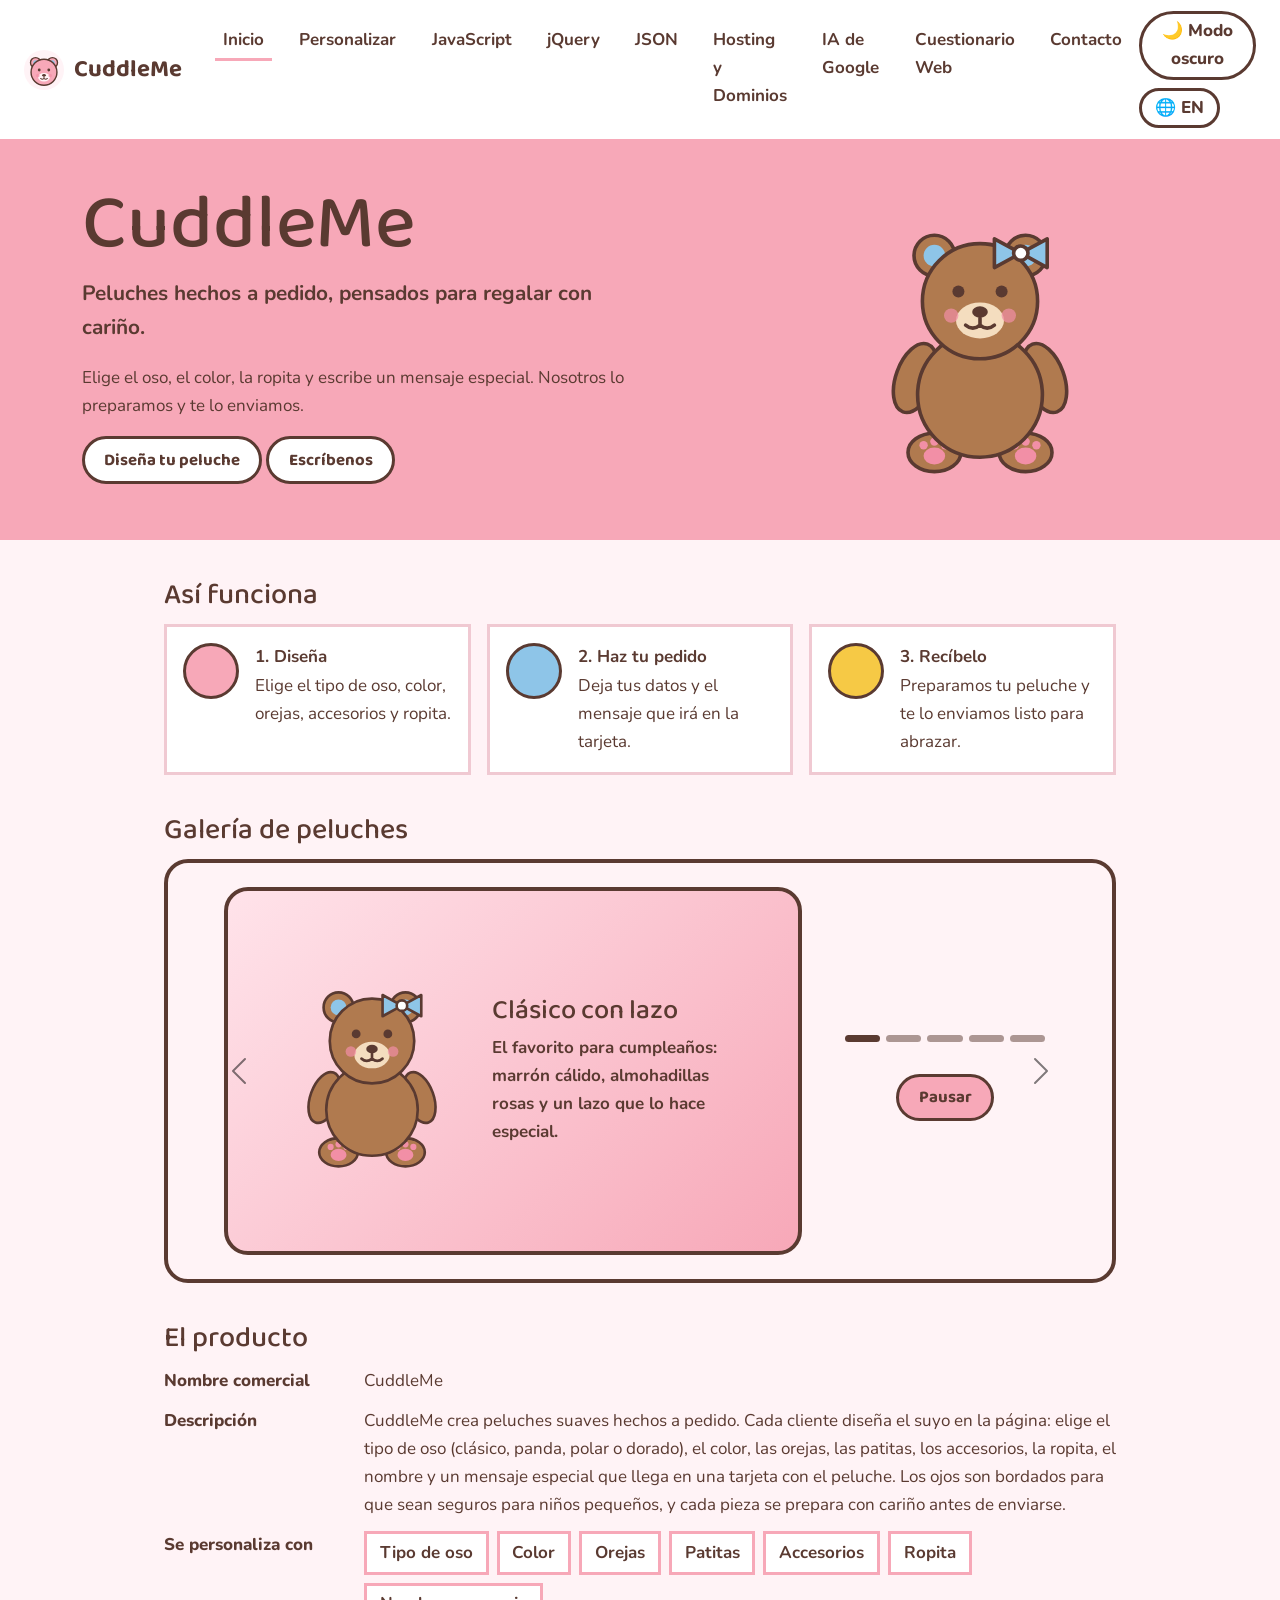
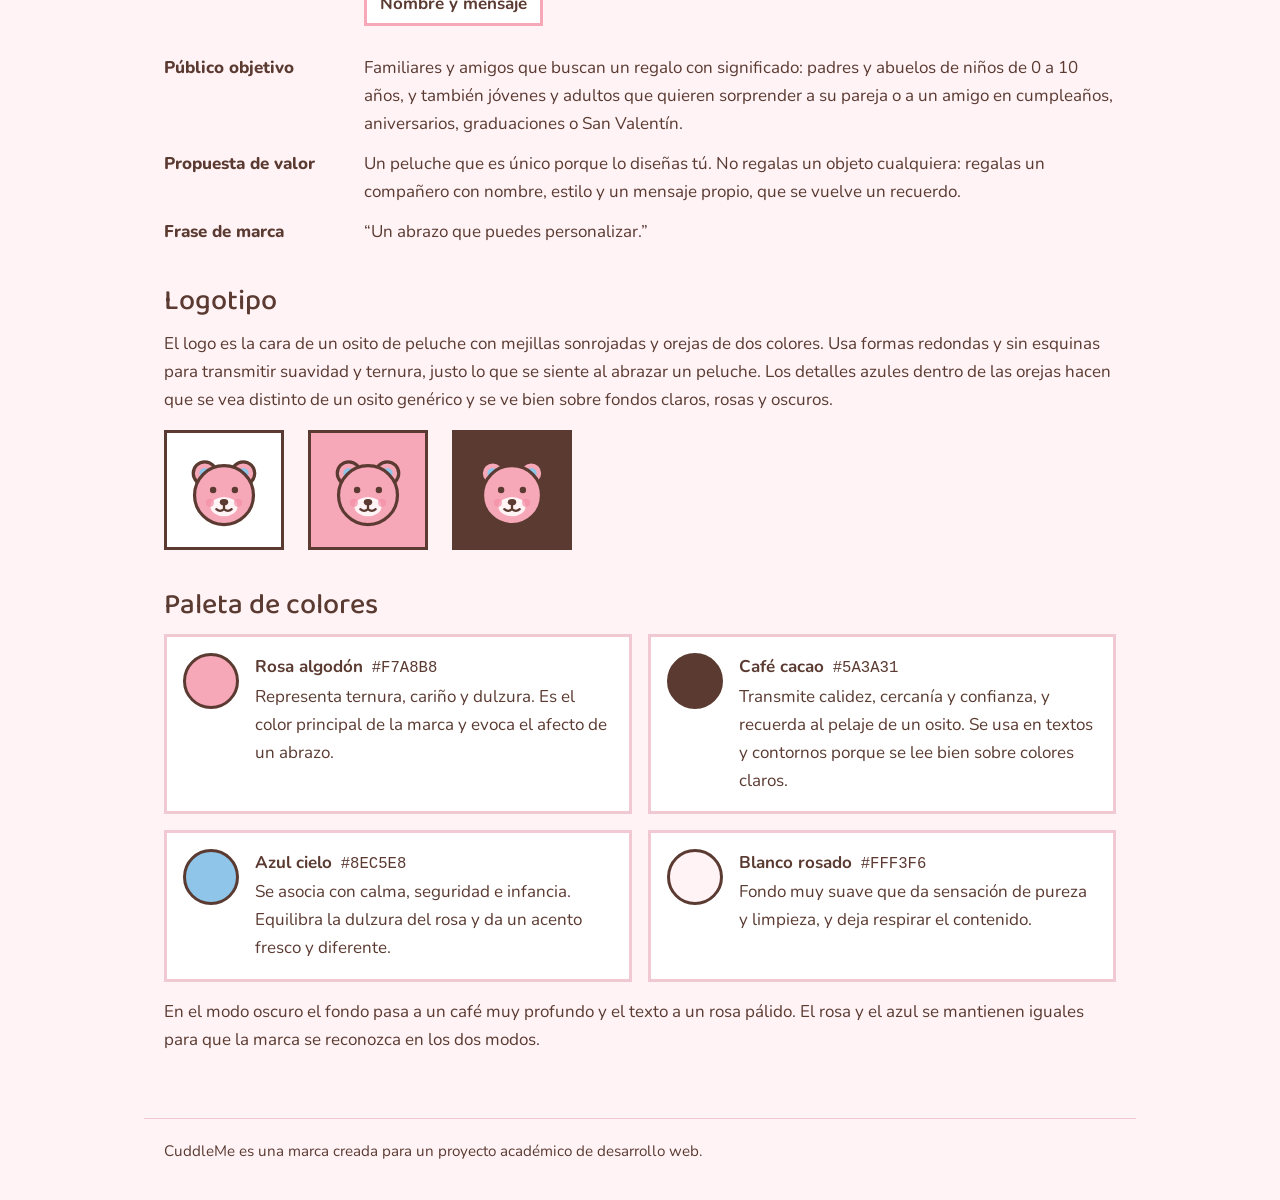
==== commit 46184e35: "Second commit" ====
--- a/index.html
+++ b/index.html
@@ -369,10 +369,10 @@
 <p class="lead">jQuery es una librería de JavaScript lanzada en 2006. Nació porque los navegadores de esa época interpretaban el JavaScript de formas distintas, y escribir código que funcionara en todos era difícil. jQuery ofrecía una manera corta y uniforme de hacerlo, con el lema de escribir menos y hacer más.</p>
 <h2>Sintaxis básica</h2>
 <p>El símbolo <code>$</code> es la función principal de jQuery. El patrón siempre es el mismo: seleccionar un elemento y aplicarle una acción.</p>
-<pre><code>$(&#x27;selector&#x27;).accion();
-
-$(&#x27;#mensaje&#x27;).text(&#x27;Te quiero mucho&#x27;);   // selecciona por id y cambia el texto
-$(&#x27;.tarjeta&#x27;).hide();                   // selecciona por clase y oculta</code></pre>
+<pre><code>$('selector').accion();
+
+$('#mensaje').text('Te quiero mucho');   // selecciona por id y cambia el texto
+$('.tarjeta').hide();                   // selecciona por clase y oculta</code></pre>
 <p>Para usarla hay que cargar el archivo de jQuery antes de tu código, por ejemplo desde un CDN:</p>
 <pre><code>&lt;script src=&quot;https://cdnjs.cloudflare.com/ajax/libs/jquery/3.7.1/jquery.min.js&quot;&gt;&lt;/script&gt;</code></pre>
 <h2>Ventajas y desventajas frente a JavaScript moderno</h2>
@@ -380,14 +380,14 @@
 <div><h3>Desventajas</h3><ul><li>Es una descarga extra que hace la página más pesada.</li><li>Casi todo lo que resolvía ya existe en JavaScript moderno (<code>querySelector</code>, <code>classList</code>, <code>fetch</code>).</li><li>Los frameworks actuales usan otro enfoque y no dependen de jQuery.</li></ul></div></div>
 <h2>Comparación: JS vanilla y jQuery</h2>
 <p>La misma tarea escrita de las dos formas, lado a lado:</p>
-<div class="scroll"><table><thead><tr><th>Tarea</th><th>JS vanilla</th><th>jQuery</th></tr></thead><tbody><tr><td>Seleccionar un elemento</td><td><code>const t = document.querySelector(&#x27;#nombre-peluche&#x27;);</code></td><td><code>const t = $(&#x27;#nombre-peluche&#x27;);</code></td></tr><tr><td>Escuchar un clic</td><td><code>btn.addEventListener(&#x27;click&#x27;, f);</code></td><td><code>$(&#x27;#btn&#x27;).on(&#x27;click&#x27;, f);</code></td></tr><tr><td>Ocultar un elemento</td><td><code>caja.style.display = &#x27;none&#x27;;</code></td><td><code>$(&#x27;#caja&#x27;).hide();</code></td></tr><tr><td>Agregar una clase</td><td><code>caja.classList.add(&#x27;destacado&#x27;);</code></td><td><code>$(&#x27;#caja&#x27;).addClass(&#x27;destacado&#x27;);</code></td></tr><tr><td>Cambiar el texto</td><td><code>t.textContent = &#x27;Osito&#x27;;</code></td><td><code>$(&#x27;#nombre-peluche&#x27;).text(&#x27;Osito&#x27;);</code></td></tr></tbody></table></div>
+<div class="scroll"><table><thead><tr><th>Tarea</th><th>JS vanilla</th><th>jQuery</th></tr></thead><tbody><tr><td>Seleccionar un elemento</td><td><code>const t = document.querySelector('#nombre-peluche');</code></td><td><code>const t = $('#nombre-peluche');</code></td></tr><tr><td>Escuchar un clic</td><td><code>btn.addEventListener('click', f);</code></td><td><code>$('#btn').on('click', f);</code></td></tr><tr><td>Ocultar un elemento</td><td><code>caja.style.display = 'none';</code></td><td><code>$('#caja').hide();</code></td></tr><tr><td>Agregar una clase</td><td><code>caja.classList.add('destacado');</code></td><td><code>$('#caja').addClass('destacado');</code></td></tr><tr><td>Cambiar el texto</td><td><code>t.textContent = 'Osito';</code></td><td><code>$('#nombre-peluche').text('Osito');</code></td></tr></tbody></table></div>
 <h2>Efectos típicos</h2>
 <p>Dos efectos clásicos de jQuery: <code>fadeIn</code> (aparecer poco a poco) y <code>slideToggle</code> (abrir y cerrar deslizando). Pruébalos:</p>
-<pre><code>$(&#x27;#btn-fade&#x27;).on(&#x27;click&#x27;, function () {
-  $(&#x27;#caja&#x27;).hide().fadeIn(600);        // el mensaje aparece suavemente
+<pre><code>$('#btn-fade').on('click', function () {
+  $('#caja').hide().fadeIn(600);        // el mensaje aparece suavemente
 });
-$(&#x27;#btn-slide&#x27;).on(&#x27;click&#x27;, function () {
-  $(&#x27;#panel&#x27;).slideToggle(400);         // la lista se desliza abierta o cerrada
+$('#btn-slide').on('click', function () {
+  $('#panel').slideToggle(400);         // la lista se desliza abierta o cerrada
 });</code></pre>
 <div class="demo"><button id="btn-fade" class="btn btn-cuddle">fadeIn: ver mensaje</button> <button id="btn-slide" class="btn btn-cuddle">slideToggle: ver accesorios</button>
 <div id="caja" class="box">💌 “Un abrazo que puedes personalizar.”</div>
@@ -420,12 +420,12 @@
 <div class="scroll"><table><thead><tr><th>Diferencia</th><th>Objeto JS</th><th>JSON</th></tr></thead><tbody><tr><td>Claves</td><td>Con o sin comillas</td><td>Siempre con comillas dobles</td></tr><tr><td>Comillas simples</td><td>Permitidas</td><td>No permitidas</td></tr><tr><td>Funciones y comentarios</td><td>Permitidos</td><td>No permitidos</td></tr></tbody></table></div>
 <p>Dos métodos convierten entre ambos: <code>JSON.stringify(objeto)</code> crea la cadena y <code>JSON.parse(cadena)</code> vuelve a crear el objeto.</p>
 <h2>Pruébalo</h2>
-<pre><code>const texto = document.getElementById(&#x27;entrada&#x27;).value;
+<pre><code>const texto = document.getElementById('entrada').value;
 try {
   const objeto = JSON.parse(texto);   // Convierte el texto JSON en un objeto JavaScript.   // cadena JSON -&gt; objeto JS
-  salida.textContent = &#x27;Válido. El peluche se llama &#x27; + objeto.nombre;
+  salida.textContent = 'Válido. El peluche se llama ' + objeto.nombre;
 } catch (error) {
-  salida.textContent = &#x27;JSON inválido: &#x27; + error.message;
+  salida.textContent = 'JSON inválido: ' + error.message;
 }</code></pre>
 <div class="demo"><div style="flex-basis:100%"><label for="entrada"><strong>Edita el JSON y pulsa el botón:</strong></label>
 <textarea id="entrada" class="form-control" rows="8">{
@@ -439,7 +439,7 @@
 <button id="btn-json" class="btn btn-cuddle">Convertir con JSON.parse</button> <span id="salida" aria-live="polite"></span></div>
 <h2>Cómo lo usan las aplicaciones web</h2>
 <p>Cuando una página necesita datos (por ejemplo, el estado de un pedido), el navegador envía una petición a un servidor o a una API. El servidor responde con texto en formato JSON, y el código de la página lo convierte en objetos para mostrarlo en pantalla. También funciona al revés: al enviar el formulario de personalización, la página manda los datos del peluche como JSON.</p>
-<pre><code>fetch(&#x27;https://api.ejemplo.com/pedidos/1&#x27;)
+<pre><code>fetch('https://api.ejemplo.com/pedidos/1')
   .then(respuesta =&gt; respuesta.json())      // lee la respuesta como JSON
   .then(datos =&gt; console.log(datos.peluche.nombre));</code></pre><section class="bib"><h2>Recursos y bibliografía</h2><ul><li><a href="https://developer.mozilla.org/es/docs/Web/JavaScript/Reference/Global_Objects/JSON">MDN: JSON</a></li><li><a href="https://www.json.org/json-es.html">JSON.org (especificación)</a></li><li><a href="https://www.w3schools.com/js/js_json_intro.asp">W3Schools: JSON Tutorial</a></li></ul></section></div></section>
 
@@ -499,21 +499,21 @@
 <div id="quiz"></div><div id="resultado" class="result" aria-live="polite" hidden></div>
 <button id="reiniciar" class="btn btn-cuddle" hidden>Intentar de nuevo</button></div></section>
 
-<!-- Formulario de contacto para comunicación con clientes. Cambia TU_CORREO@gmail.com por el correo del negocio. -->
+<!-- Formulario de contacto: el mensaje se envía a /api/contact (función de Vercel) y llega a un canal de Discord. -->
 <section class="vista page" id="contacto"><div class="wrap">
   <div class="page-head"><div><h1>Contacto</h1><p class="lead">¿Tienes una pregunta sobre tu peluche personalizado? Escríbenos y nos pondremos en contacto contigo.</p></div><img class="banner-bear" data-oso="clasico" alt="Osito de CuddleMe" width="144" height="173"></div>
   <div class="row justify-content-center"><div class="col-lg-8">
     <div class="card p-3 p-md-4 shadow-sm" style="background:var(--surface);border:2px solid var(--line);border-radius:18px">
-      <form action="https://formsubmit.co/TU_CORREO@gmail.com" method="POST">
-        <input type="hidden" name="_subject" value="Nuevo mensaje de cliente - CuddleMe">
-        <input type="hidden" name="_template" value="table">
-        <input type="hidden" name="_captcha" value="false">
+      <form id="form-contacto" novalidate>
         <div class="mb-3"><label class="form-label" for="cliente-nombre">Nombre completo *</label><input class="form-control" id="cliente-nombre" name="nombre" type="text" autocomplete="name" required maxlength="100" placeholder="Escribe tu nombre"></div>
         <div class="row"><div class="col-md-6 mb-3"><label class="form-label" for="cliente-email">Correo electrónico *</label><input class="form-control" id="cliente-email" name="email" type="email" autocomplete="email" required maxlength="150" placeholder="tucorreo@ejemplo.com"></div>
         <div class="col-md-6 mb-3"><label class="form-label" for="cliente-telefono">Teléfono (opcional)</label><input class="form-control" id="cliente-telefono" name="telefono" type="tel" autocomplete="tel" maxlength="30" placeholder="Tu número de contacto"></div></div>
         <div class="mb-3"><label class="form-label" for="cliente-tema">Motivo de contacto *</label><select class="form-select" id="cliente-tema" name="motivo" required><option value="" selected disabled>Selecciona una opción</option><option>Consulta sobre productos</option><option>Personalización de peluche</option><option>Pedido o entrega</option><option>Precio y disponibilidad</option><option>Queja o sugerencia</option><option>Otro</option></select></div>
-        <div class="mb-3"><label class="form-label" for="cliente-mensaje">Mensaje *</label><textarea class="form-control" id="cliente-mensaje" name="mensaje" rows="5" required minlength="10" maxlength="2000" placeholder="Cuéntanos cómo podemos ayudarte..."></textarea><div class="form-text">Escribe al menos 10 caracteres para explicar tu consulta.</div></div>
-        <button class="btn btn-cuddle" type="submit">Enviar mensaje ✉️</button>
+        <div class="mb-3"><label class="form-label" for="cliente-mensaje">Mensaje *</label><textarea class="form-control" id="cliente-mensaje" name="mensaje" rows="5" required minlength="10" maxlength="1800" placeholder="Cuéntanos cómo podemos ayudarte..."></textarea><div class="form-text">Escribe al menos 10 caracteres para explicar tu consulta.</div></div>
+        <!-- Campo trampa para bots: las personas no lo ven. -->
+        <div style="position:absolute;left:-9999px" aria-hidden="true"><label>No llenar<input type="text" name="web" tabindex="-1" autocomplete="off"></label></div>
+        <button id="contacto-enviar" class="btn btn-cuddle" type="submit">Enviar mensaje ✉️</button>
+        <div id="contacto-estado" class="mt-3 fw-bold" role="status" aria-live="polite"></div>
         <p class="mt-3 mb-0 small">Los campos con * son obligatorios. Usaremos tus datos únicamente para responder a tu consulta.</p>
       </form>
     </div>
@@ -723,6 +723,33 @@
       peluche_mensaje: msgIn.value.trim() || '(sin mensaje)'
     };
     Object.keys(v).forEach(function (k) { f.elements[k].value = v[k]; });
+  });
+})();
+
+/* ==================== CONTACTO: ENVÍA EL MENSAJE A DISCORD ==================== */
+// El formulario manda los datos a /api/contact (función de Vercel), que los publica en Discord.
+(function () {
+  const f = document.getElementById('form-contacto');
+  const estadoEnvio = document.getElementById('contacto-estado');
+  const btnEnviar = document.getElementById('contacto-enviar');
+  f.addEventListener('submit', function (ev) {
+    ev.preventDefault();
+    if (!f.checkValidity()) { f.reportValidity(); return; }
+    const datos = {};
+    new FormData(f).forEach(function (v, k) { datos[k] = v; });
+    btnEnviar.disabled = true;
+    estadoEnvio.textContent = L('Enviando...', 'Sending...');
+    fetch('/api/contact', {
+      method: 'POST',
+      headers: { 'Content-Type': 'application/json' },
+      body: JSON.stringify(datos)
+    }).then(function (r) {
+      if (!r.ok) throw new Error('fallo');
+      f.reset();
+      estadoEnvio.textContent = L('¡Mensaje enviado! Te responderemos pronto.', 'Message sent! We will reply soon.');
+    }).catch(function () {
+      estadoEnvio.textContent = L('No se pudo enviar. Intenta de nuevo o escríbenos por Instagram.', 'It could not be sent. Try again or message us on Instagram.');
+    }).finally(function () { btnEnviar.disabled = false; });
   });
 })();
 
@@ -1007,4 +1034,121 @@
   let guardado = null;
   try { guardado = localStorage.getItem('cuddle-tema'); } catch (e) {}
   if (!guardado) aplicarTema(ev.matches ? 'dark' : 'light', false);
-});+});
+
+/* ==================== NAVEGACIÓN SUAVE ENTRE SECCIONES ==================== */
+// Cambia de sección con un desvanecimiento, sin recargar la página.
+(function () {
+  const vistas = document.querySelectorAll('.vista'), links = document.querySelectorAll('#barra .nav-link');
+  const main = document.querySelector('main'), menu = document.getElementById('menu');
+  const reducido = matchMedia('(prefers-reduced-motion: reduce)').matches;
+  let primera = true;
+
+  function mostrar(id) {
+    vistas.forEach(function (v) { v.classList.toggle('on', v.id === id); });
+    links.forEach(function (a) {
+      if (a.getAttribute('href') === '#' + id) { a.classList.add('active'); a.setAttribute('aria-current', 'page'); }
+      else { a.classList.remove('active'); a.removeAttribute('aria-current'); }
+    });
+    document.title = document.querySelector('#barra .nav-link[href="#' + id + '"]').textContent + ' | CuddleMe';
+    window.scrollTo({ top: 0, behavior: 'instant' });
+    main.classList.remove('saliendo');
+  }
+
+  function ir() {
+    let id = (location.hash || '#inicio').slice(1);
+    const destino = document.getElementById(id);
+    if (!destino || !destino.classList.contains('vista')) id = 'inicio';
+    // Cierra el menú plegable en pantallas pequeñas.
+    if (menu.classList.contains('show')) bootstrap.Collapse.getOrCreateInstance(menu).hide();
+    if (primera || reducido) { primera = false; mostrar(id); return; }
+    main.classList.add('saliendo');
+    setTimeout(function () { mostrar(id); }, 180);
+  }
+  window.addEventListener('hashchange', ir);
+  ir();
+})();
+
+/* ==================== EFECTOS DE SCROLL ==================== */
+// La barra se compacta al bajar y aparece un botón para volver arriba.
+(function () {
+  const barra = document.getElementById('barra'), subir = document.getElementById('subir');
+  let pendiente = false;
+  function actualizar() {
+    barra.classList.toggle('scrolled', window.scrollY > 40);
+    subir.classList.toggle('visible', window.scrollY > 500);
+    pendiente = false;
+  }
+  window.addEventListener('scroll', function () {
+    if (!pendiente) { pendiente = true; requestAnimationFrame(actualizar); }
+  }, { passive: true });
+  subir.addEventListener('click', function () { window.scrollTo({ top: 0, behavior: 'smooth' }); });
+  actualizar();
+})();
+</script>
+
+<!-- Traducción ES/EN: cambia los textos estáticos, atributos y vuelve a dibujar las partes generadas con JavaScript. -->
+<script>
+/* ==================== TRADUCCIÓN ES / EN ==================== */
+const I18N_DICT = {"Inicio":"Home","JavaScript":"JavaScript","jQuery":"jQuery","JSON":"JSON","Hosting y Dominios":"Hosting & Domains","IA de Google":"Google AI","Cuestionario Web":"Web Quiz","Contacto":"Contact","CuddleMe":"CuddleMe","Un abrazo que puedes personalizar. Empieza con un peluche liso y hazlo tuyo.":"A hug you can personalize. Start with a plain plush and make it yours.","Nombre":"Name","Mensaje especial":"Special message","Empezar de nuevo":"Start over","Galería de peluches":"Plush gallery","Clásico con lazo":"Classic with a bow","El favorito para cumpleaños: marrón cálido, almohadillas rosas y un lazo que lo hace especial.":"The birthday favorite: warm brown, pink paw pads and a bow that makes it special.","Panda estudioso":"Studious panda","Con lentes puestos, listo para acompañar una graduación o regalarle ánimo a alguien en exámenes.":"Wearing glasses, ready to keep someone company at graduation or cheer them on during exams.","Polar con bufanda":"Polar with a scarf","Pensado para abrazar en días fríos. Los zapatitos y la bufanda combinan en tono.":"Made for cuddling on cold days. The booties and the scarf match in tone.","Dorado con corona":"Golden with a crown","Para aniversarios y San Valentín: camiseta con corazón y corona de rey o reina.":"For anniversaries and Valentine's Day: a heart T-shirt and a king or queen crown.","Lila con orejas de gatito":"Lilac with kitten ears","Una mezcla divertida de oso y gatito. Las combinaciones se eligen en el personalizador de arriba.":"A fun mix of bear and kitten. You choose the combinations in the customizer above.","<span class=\"carousel-control-prev-icon\" aria-hidden=\"true\"></span><span class=\"visually-hidden\">Anterior</span>":"<span class=\"carousel-control-prev-icon\" aria-hidden=\"true\"></span><span class=\"visually-hidden\">Previous</span>","<span class=\"carousel-control-next-icon\" aria-hidden=\"true\"></span><span class=\"visually-hidden\">Siguiente</span>":"<span class=\"carousel-control-next-icon\" aria-hidden=\"true\"></span><span class=\"visually-hidden\">Next</span>","Pausar":"Pause","El producto":"The product","Nombre comercial":"Brand name","Descripción":"Description","CuddleMe crea peluches suaves hechos a pedido. Cada cliente diseña el suyo en la página: elige el tipo de oso (clásico, panda, polar o dorado), el color, las orejas, las patitas, los accesorios, la ropita, el nombre y un mensaje especial que llega en una tarjeta con el peluche. Los ojos son bordados para que sean seguros para niños pequeños, y cada pieza se prepara con cariño antes de enviarse.":"CuddleMe makes soft, made-to-order plush toys. Each customer designs their own on the site: choose the type of bear (classic, panda, polar or golden), the color, the ears, the paws, the accessories, the outfit, the name and a special message that arrives on a card with the plush. The eyes are embroidered so they are safe for small children, and each piece is prepared with care before it is shipped.","Se personaliza con":"Customize with","Tipo de oso":"Bear type","Color":"Color","Orejas":"Ears","Patitas":"Paws","Accesorios":"Accessories","Ropita":"Outfit","Nombre y mensaje":"Name and message","Público objetivo":"Target audience","Familiares y amigos que buscan un regalo con significado: padres y abuelos de niños de 0 a 10 años, y también jóvenes y adultos que quieren sorprender a su pareja o a un amigo en cumpleaños, aniversarios, graduaciones o San Valentín.":"Family and friends looking for a meaningful gift: parents and grandparents of children aged 0 to 10, and also young people and adults who want to surprise a partner or a friend on birthdays, anniversaries, graduations or Valentine's Day.","Propuesta de valor":"Value proposition","Un peluche que es único porque lo diseñas tú. No regalas un objeto cualquiera: regalas un compañero con nombre, estilo y un mensaje propio, que se vuelve un recuerdo.":"A plush that is one of a kind because you design it. You're not giving just any object: you're giving a companion with a name, a style and a message of its own, which becomes a keepsake.","Frase de marca":"Brand tagline","“Un abrazo que puedes personalizar.”":"“A hug you can personalize.”","Logotipo":"Logo","El logo es la cara de un osito de peluche con mejillas sonrojadas y orejas de dos colores. Usa formas redondas y sin esquinas para transmitir suavidad y ternura, justo lo que se siente al abrazar un peluche. Los detalles azules dentro de las orejas hacen que se vea distinto de un osito genérico y se ve bien sobre fondos claros, rosas y oscuros.":"The logo is the face of a teddy bear with rosy cheeks and two-tone ears. It uses round shapes with no corners to convey softness and tenderness, just what it feels like to hug a plush. The blue details inside the ears make it look different from a generic teddy bear, and it looks good on light, pink and dark backgrounds.","Paleta de colores":"Color palette","Rosa algodón":"Cotton pink","Representa ternura, cariño y dulzura. Es el color principal de la marca y evoca el afecto de un abrazo.":"Represents tenderness, affection and sweetness. It is the brand's main color and evokes the warmth of a hug.","Café cacao":"Cocoa brown","Transmite calidez, cercanía y confianza, y recuerda al pelaje de un osito. Se usa en textos y contornos porque se lee bien sobre colores claros.":"Conveys warmth, closeness and trust, and recalls a teddy bear's fur. It is used for text and outlines because it reads well on light colors.","Azul cielo":"Sky blue","Se asocia con calma, seguridad e infancia. Equilibra la dulzura del rosa y da un acento fresco y diferente.":"Associated with calm, safety and childhood. It balances the sweetness of the pink and adds a fresh, different accent.","Blanco rosado":"Blush white","Fondo muy suave que da sensación de pureza y limpieza, y deja respirar el contenido.":"A very soft background that gives a sense of purity and cleanliness and lets the content breathe.","En el modo oscuro el fondo pasa a un café muy profundo y el texto a un rosa pálido. El rosa y el azul se mantienen iguales para que la marca se reconozca en los dos modos.":"In dark mode the background changes to a very deep brown and the text to a pale pink. The pink and the blue stay the same so the brand is recognizable in both modes.","JavaScript (JS vanilla)":"JavaScript (vanilla JS)","JavaScript es el lenguaje de programación de los navegadores. Se usa en el desarrollo web para que una página reaccione a lo que hace la persona: clics, teclas, formularios y datos que llegan de un servidor. \"Vanilla\" significa JavaScript puro, sin librerías. En CuddleMe, por ejemplo, es lo que hace que el peluche de la página de inicio cambie de color mientras eliges.":"JavaScript is the programming language of web browsers. It is used in web development so that a page reacts to what the person does: clicks, keystrokes, forms and data that arrives from a server. \"Vanilla\" means plain JavaScript, without libraries. In CuddleMe, for example, it is what makes the plush on the home page change color while you choose.","HTML, CSS y JS: tres capas":"HTML, CSS and JS: three layers","Una página web se construye con tres lenguajes que se complementan. Piensa en un peluche: el HTML es el cuerpo, el CSS es el color y la ropita, y el JavaScript es lo que lo hace \"hablar\" cuando lo abrazas.":"A web page is built with three languages that complement each other. Think of a plush toy: HTML is the body, CSS is the color and the little outfit, and JavaScript is what makes it \"talk\" when you hug it.","Lenguaje":"Language","Papel":"Role","Ejemplo en CuddleMe":"Example in CuddleMe","HTML":"HTML","Estructura: qué contenido hay":"Structure: what content there is","El título, los campos de nombre y mensaje, la imagen del peluche":"The title, the name and message fields, the plush image","CSS":"CSS","Estilo: cómo se ve":"Style: how it looks","El rosa de la marca, la tipografía redondeada, los espacios":"The brand pink, the rounded typography, the spacing","Comportamiento: qué hace":"Behavior: what it does","El peluche cambia de color o de accesorio al elegir una opción":"The plush changes color or accessory when you choose an option","Conceptos básicos":"Basic concepts","<strong>Variables:</strong> guardan datos para usarlos después. Se declaran con <code>let</code> (el valor puede cambiar) o <code>const</code> (no se vuelve a asignar).":"<strong>Variables:</strong> store data to use later. They are declared with <code>let</code> (the value can change) or <code>const</code> (it is not reassigned).","<strong>Funciones:</strong> bloques de código con nombre que se ejecutan cuando se necesitan.":"<strong>Functions:</strong> named blocks of code that run when they are needed.","<strong>Eventos:</strong> cosas que ocurren en la página, como <code>click</code> (hacer clic) o <code>mouseover</code> (pasar el cursor, también llamado hover). Con <code>addEventListener</code> se conecta una función a un evento.":"<strong>Events:</strong> things that happen on the page, such as <code>click</code> or <code>mouseover</code> (moving the cursor over an element, also called hover). <code>addEventListener</code> connects a function to an event.","Ejemplo práctico":"Practical example","El siguiente código usa una variable, una función y dos eventos. Pruébalo con el botón: haz clic para dar abrazos y pasa el cursor por encima para ver cómo cambia el color.":"The following code uses a variable, a function and two events. Try it with the button: click to give hugs and move the cursor over it to see the color change.","Dar un abrazo":"Give a hug","Cómo se lee, paso a paso":"How to read it, step by step","Con <code>getElementById</code> se buscan en el HTML el botón y el texto donde se mostrará el resultado.":"<code>getElementById</code> finds the button and the text where the result will be shown in the HTML.","La variable <code>abrazos</code> empieza en 0.":"The variable <code>abrazos</code> starts at 0.","La función <code>darAbrazo</code> suma 1 a la variable y actualiza el texto en pantalla.":"The function <code>darAbrazo</code> adds 1 to the variable and updates the text on screen.","Los eventos conectan el botón con las funciones: el clic llama a <code>darAbrazo</code> y el cursor cambia el color del botón.":"The events connect the button to the functions: the click calls <code>darAbrazo</code> and the cursor changes the button's color.","Recursos y bibliografía":"Resources and bibliography","<a href=\"https://developer.mozilla.org/es/docs/Web/JavaScript\">MDN Web Docs: JavaScript</a>":"<a href=\"https://developer.mozilla.org/en-US/docs/Web/JavaScript\">MDN Web Docs: JavaScript</a>","<a href=\"https://developer.mozilla.org/es/docs/Web/Events\">MDN Web Docs: Eventos</a>":"<a href=\"https://developer.mozilla.org/en-US/docs/Web/Events\">MDN Web Docs: Events</a>","<a href=\"https://www.w3schools.com/js/\">W3Schools: JavaScript Tutorial</a>":"<a href=\"https://www.w3schools.com/js/\">W3Schools: JavaScript Tutorial</a>","jQuery es una librería de JavaScript lanzada en 2006. Nació porque los navegadores de esa época interpretaban el JavaScript de formas distintas, y escribir código que funcionara en todos era difícil. jQuery ofrecía una manera corta y uniforme de hacerlo, con el lema de escribir menos y hacer más.":"jQuery is a JavaScript library released in 2006. It was born because the browsers of that era interpreted JavaScript in different ways, and writing code that worked in all of them was hard. jQuery offered a short, uniform way to do it, with the motto of writing less and doing more.","Sintaxis básica":"Basic syntax","El símbolo <code>$</code> es la función principal de jQuery. El patrón siempre es el mismo: seleccionar un elemento y aplicarle una acción.":"The <code>$</code> symbol is jQuery's main function. The pattern is always the same: select an element and apply an action to it.","Para usarla hay que cargar el archivo de jQuery antes de tu código, por ejemplo desde un CDN:":"To use it you have to load the jQuery file before your code, for example from a CDN:","Ventajas y desventajas frente a JavaScript moderno":"Pros and cons compared to modern JavaScript","Ventajas":"Pros","Sintaxis corta y fácil de leer.":"Short syntax that is easy to read.","Efectos y animaciones listos para usar.":"Ready-to-use effects and animations.","Hay mucho código y plugins existentes, por eso aún aparece en proyectos antiguos.":"There is a lot of existing code and plugins, which is why it still shows up in older projects.","Desventajas":"Cons","Es una descarga extra que hace la página más pesada.":"It is an extra download that makes the page heavier.","Casi todo lo que resolvía ya existe en JavaScript moderno (<code>querySelector</code>, <code>classList</code>, <code>fetch</code>).":"Almost everything it solved already exists in modern JavaScript (<code>querySelector</code>, <code>classList</code>, <code>fetch</code>).","Los frameworks actuales usan otro enfoque y no dependen de jQuery.":"Current frameworks use a different approach and do not depend on jQuery.","Comparación: JS vanilla y jQuery":"Comparison: vanilla JS and jQuery","La misma tarea escrita de las dos formas, lado a lado:":"The same task written both ways, side by side:","Tarea":"Task","JS vanilla":"Vanilla JS","Seleccionar un elemento":"Select an element","Escuchar un clic":"Listen for a click","Ocultar un elemento":"Hide an element","Agregar una clase":"Add a class","Cambiar el texto":"Change the text","Efectos típicos":"Typical effects","Dos efectos clásicos de jQuery: <code>fadeIn</code> (aparecer poco a poco) y <code>slideToggle</code> (abrir y cerrar deslizando). Pruébalos:":"Two classic jQuery effects: <code>fadeIn</code> (appear gradually) and <code>slideToggle</code> (open and close by sliding). Try them:","fadeIn: ver mensaje":"fadeIn: show message","slideToggle: ver accesorios":"slideToggle: show accessories","💌 “Un abrazo que puedes personalizar.”":"💌 “A hug you can personalize.”","<strong>Accesorios disponibles:</strong> lazo, gorro de fiesta, corona, bufanda y lentes.":"<strong>Available accessories:</strong> bow, party hat, crown, scarf and glasses.","<a href=\"https://api.jquery.com/\">jQuery API Documentation</a>":"<a href=\"https://api.jquery.com/\">jQuery API Documentation</a>","<a href=\"https://jquery.com/\">jQuery: sitio oficial</a>":"<a href=\"https://jquery.com/\">jQuery: official site</a>","<a href=\"https://www.w3schools.com/jquery/\">W3Schools: jQuery Tutorial</a>":"<a href=\"https://www.w3schools.com/jquery/\">W3Schools: jQuery Tutorial</a>","JSON (JavaScript Object Notation) es un formato de texto para representar datos. Es ligero, fácil de leer para una persona y fácil de procesar para casi cualquier lenguaje de programación. Por eso es el estándar para intercambiar datos entre aplicaciones y servidores: un peluche de CuddleMe, con su nombre, color y mensaje, puede viajar como JSON del formulario a la fábrica.":"JSON (JavaScript Object Notation) is a text format for representing data. It is lightweight, easy for a person to read and easy for almost any programming language to process. That is why it is the standard for exchanging data between applications and servers: a CuddleMe plush, with its name, color and message, can travel as JSON from the form to the factory.","Estructura básica":"Basic structure","<strong>Objeto:</strong> conjunto de pares clave-valor entre llaves <code>{ }</code>.":"<strong>Object:</strong> a set of key-value pairs between braces <code>{ }</code>.","<strong>Arreglo:</strong> lista ordenada de valores entre corchetes <code>[ ]</code>.":"<strong>Array:</strong> an ordered list of values between square brackets <code>[ ]</code>.","<strong>Valores permitidos:</strong> texto, número, <code>true</code> o <code>false</code>, <code>null</code>, objetos y arreglos.":"<strong>Allowed values:</strong> text, number, <code>true</code> or <code>false</code>, <code>null</code>, objects and arrays.","<strong>Regla clave:</strong> las claves y los textos siempre van entre comillas dobles.":"<strong>Key rule:</strong> keys and strings always go between double quotes.","Objeto de JavaScript y cadena JSON":"JavaScript object and JSON string","Se parecen mucho, pero son cosas distintas: el objeto vive dentro del programa, y la cadena JSON es texto que se puede guardar o enviar.":"They look very similar but are different things: the object lives inside the program, and the JSON string is text that can be saved or sent.","Objeto JS":"JS object","Cadena JSON":"JSON string","Diferencia":"Difference","Claves":"Keys","Con o sin comillas":"With or without quotes","Siempre con comillas dobles":"Always with double quotes","Comillas simples":"Single quotes","Permitidas":"Allowed","No permitidas":"Not allowed","Funciones y comentarios":"Functions and comments","Permitidos":"Allowed","No permitidos":"Not allowed","Dos métodos convierten entre ambos: <code>JSON.stringify(objeto)</code> crea la cadena y <code>JSON.parse(cadena)</code> vuelve a crear el objeto.":"Two methods convert between the two: <code>JSON.stringify(object)</code> creates the string and <code>JSON.parse(string)</code> creates the object again.","Pruébalo":"Try it","<strong>Edita el JSON y pulsa el botón:</strong>":"<strong>Edit the JSON and press the button:</strong>","Convertir con JSON.parse":"Convert with JSON.parse","Cómo lo usan las aplicaciones web":"How web applications use it","Cuando una página necesita datos (por ejemplo, el estado de un pedido), el navegador envía una petición a un servidor o a una API. El servidor responde con texto en formato JSON, y el código de la página lo convierte en objetos para mostrarlo en pantalla. También funciona al revés: al enviar el formulario de personalización, la página manda los datos del peluche como JSON.":"When a page needs data (for example, the status of an order), the browser sends a request to a server or an API. The server responds with text in JSON format, and the page's code converts it into objects to show on screen. It also works the other way around: when the customization form is submitted, the page sends the plush's data as JSON.","<a href=\"https://developer.mozilla.org/es/docs/Web/JavaScript/Reference/Global_Objects/JSON\">MDN: JSON</a>":"<a href=\"https://developer.mozilla.org/en-US/docs/Web/JavaScript/Reference/Global_Objects/JSON\">MDN: JSON</a>","<a href=\"https://www.json.org/json-es.html\">JSON.org (especificación)</a>":"<a href=\"https://www.json.org/json-en.html\">JSON.org (specification)</a>","<a href=\"https://www.w3schools.com/js/js_json_intro.asp\">W3Schools: JSON Tutorial</a>":"<a href=\"https://www.w3schools.com/js/js_json_intro.asp\">W3Schools: JSON Tutorial</a>","Web hosting y dominios":"Web hosting and domains","Una página web es un conjunto de archivos. Para que otras personas la vean, esos archivos deben estar en un servidor conectado a internet (hosting), y alguien debe poder encontrarlos con un nombre fácil de recordar (dominio).":"A web page is a set of files. For other people to see it, those files must be on a server connected to the internet (hosting), and people must be able to find them with an easy-to-remember name (domain).","Web hosting":"Web hosting","El hosting es el servicio que guarda tus archivos en un servidor que está encendido todo el tiempo y los entrega a quien los pida.":"Hosting is the service that stores your files on a server that is on all the time and delivers them to whoever asks for them.","Tipo":"Type","Cómo funciona":"How it works","Útil para":"Useful for","Compartido":"Shared","Varios sitios comparten un mismo servidor":"Several sites share the same server","Sitios pequeños con poco tráfico y presupuesto bajo":"Small sites with little traffic and a low budget","VPS":"VPS","Una parte reservada de un servidor, con control sobre el sistema":"A reserved part of a server, with control over the system","Proyectos que necesitan configuración propia":"Projects that need their own configuration","Nube":"Cloud","Recursos repartidos en muchos servidores que crecen según la demanda":"Resources spread across many servers that grow with demand","Sitios con tráfico variable o que deben escalar":"Sites with variable traffic or that need to scale","Cómo funciona Vercel para sitios estáticos":"How Vercel works for static sites","Un sitio estático son archivos HTML, CSS y JS que no necesitan procesarse en el servidor, como este. Vercel es una plataforma en la nube pensada para publicarlos:":"A static site is made of HTML, CSS and JS files that do not need to be processed on the server, like this one. Vercel is a cloud platform designed to publish them:","Conectas tu repositorio de GitHub a Vercel.":"You connect your GitHub repository to Vercel.","Vercel toma los archivos y los publica en su red de servidores repartidos por el mundo (CDN), así la página carga desde un lugar cercano.":"Vercel takes the files and publishes them on its network of servers spread around the world (CDN), so the page loads from a nearby location.","Te da una URL pública con el formato <code>nombre-proyecto.vercel.app</code> y HTTPS incluido.":"It gives you a public URL in the format <code>project-name.vercel.app</code> with HTTPS included.","Cada vez que haces <code>git push</code>, Vercel vuelve a desplegar el sitio automáticamente.":"Every time you run <code>git push</code>, Vercel redeploys the site automatically.","Dominios":"Domains","Un <strong>nombre de dominio</strong> es la dirección legible de un sitio (como <code>cuddleme.com</code>). Reemplaza a la dirección IP, que es un número difícil de recordar. Se compra por año a un registrador.":"A <strong>domain name</strong> is the readable address of a site (such as <code>cuddleme.com</code>). It replaces the IP address, which is a number that is hard to remember. It is bought yearly from a registrar.","<strong>TLD (dominio de nivel superior):</strong> el final del dominio, como <code>.com</code> (comercial), <code>.net</code> (redes) o <code>.org</code> (organizaciones).":"<strong>TLD (top-level domain):</strong> the end of the domain, such as <code>.com</code> (commercial), <code>.net</code> (networks) or <code>.org</code> (organizations).","<strong>Dominio:</strong> el nombre que eliges, junto a su TLD.":"<strong>Domain:</strong> the name you choose, together with its TLD.","<strong>Subdominio:</strong> una sección antes del dominio, como <code>tienda</code> en <code>tienda.cuddleme.com</code>, que sirve para separar partes del sitio.":"<strong>Subdomain:</strong> a section before the domain, such as <code>tienda</code> in <code>tienda.cuddleme.com</code>, used to separate parts of the site.","Propagación DNS":"DNS propagation","El DNS es la \"guía telefónica\" de internet: traduce dominios a direcciones IP. Así ocurre una consulta:":"DNS is the internet's \"phone book\": it translates domains into IP addresses. This is how a lookup happens:","Escribes <code>tienda.cuddleme.com</code> en el navegador.":"You type <code>tienda.cuddleme.com</code> in the browser.","El navegador y el sistema operativo buscan la IP en su memoria (caché). Si no la tienen, preguntan al resolver DNS de tu proveedor de internet.":"The browser and the operating system look for the IP in their memory (cache). If they don't have it, they ask your internet provider's DNS resolver.","El resolver consulta a un servidor raíz, que lo envía al servidor del TLD (<code>.com</code>).":"The resolver asks a root server, which sends it to the TLD server (<code>.com</code>).","El servidor del TLD indica cuál es el servidor DNS autoritativo del dominio, que guarda los registros reales.":"The TLD server says which is the domain's authoritative DNS server, which holds the real records.","El servidor autoritativo responde con la dirección IP del hosting.":"The authoritative server responds with the hosting's IP address.","El navegador se conecta a esa IP y recibe la página. La respuesta queda en caché por un tiempo.":"The browser connects to that IP and receives the page. The response is cached for a while.","Cuando cambias un registro DNS (por ejemplo, apuntar tu dominio a Vercel), los servidores del mundo no se enteran al instante: cada uno guarda la respuesta anterior hasta que vence su TTL (tiempo de vida). A ese reparto gradual se le llama <strong>propagación</strong> y puede tardar desde minutos hasta 48 horas.":"When you change a DNS record (for example, pointing your domain to Vercel), the servers around the world don't find out instantly: each one keeps the previous answer until its TTL (time to live) expires. This gradual spread is called <strong>propagation</strong> and can take from a few minutes up to 48 hours.","<a href=\"https://vercel.com/docs\">Vercel Docs</a>":"<a href=\"https://vercel.com/docs\">Vercel Docs</a>","<a href=\"https://developer.mozilla.org/es/docs/Glossary/DNS\">MDN: DNS (glosario)</a>":"<a href=\"https://developer.mozilla.org/en-US/docs/Glossary/DNS\">MDN: DNS (glossary)</a>","<a href=\"https://developer.mozilla.org/es/docs/Glossary/TLD\">MDN: TLD (glosario)</a>":"<a href=\"https://developer.mozilla.org/en-US/docs/Glossary/TLD\">MDN: TLD (glossary)</a>","<a href=\"https://www.w3schools.com/whatis/whatis_hosting.asp\">W3Schools: Web Hosting</a>":"<a href=\"https://www.w3schools.com/whatis/whatis_hosting.asp\">W3Schools: Web Hosting</a>","15 IA de Google":"15 Google AI tools","Google ofrece herramientas de inteligencia artificial que puedes probar sin pagar con una cuenta personal. Aquí están 15, agrupadas por lo que te ayudan a hacer. Pulsa \"Cómo se usa\" en cada una para ver los pasos y una idea aplicada a CuddleMe.":"Google offers artificial intelligence tools that you can try for free with a personal account. Here are 15, grouped by what they help you do. Press \"How to use it\" on each one to see the steps and an idea applied to CuddleMe.","Cómo elegimos las herramientas":"How we chose the tools","<strong>Nivel gratuito real:</strong> todas se pueden empezar a usar sin tarjeta, aunque con límites diarios o de uso.":"<strong>Truly free tier:</strong> all of them can be started without a card, though with daily or usage limits.","<strong>Utilidad para el proyecto:</strong> cada una tiene una idea concreta para una tienda de peluches personalizados.":"<strong>Usefulness for the project:</strong> each one has a concrete idea for a custom plush shop.","<strong>Variedad:</strong> hay herramientas para estudiar, para crear contenido y para programar, porque un sitio web necesita las tres cosas.":"<strong>Variety:</strong> there are tools for studying, for creating content and for programming, because a website needs all three.","Todas":"All","Estudio":"Study","Creatividad":"Creativity","Desarrollo":"Development","Buscar herramienta":"Search tool","No hay herramientas con ese nombre. Borra la búsqueda o elige otra categoría.":"There are no tools with that name. Clear the search or choose another category.","<strong>Antes de usarlas:</strong> los límites gratuitos y los países disponibles cambian con frecuencia, y varias herramientas de Google Labs son experimentos. Revisa el enlace oficial de cada una. Dejamos fuera Whisk, porque según lo investigado Google movió sus funciones a Flow en 2026.":"<strong>Before using them:</strong> free limits and available countries change often, and several Google Labs tools are experiments. Check the official link for each one. We left out Whisk because, according to our research, Google moved its features to Flow in 2026.","<a href=\"https://labs.google/\">Google Labs</a>":"<a href=\"https://labs.google/\">Google Labs</a>","<a href=\"https://blog.google/products-and-platforms/products/education/back-to-school-2026/\">Google: Back to School 2026</a>":"<a href=\"https://blog.google/products-and-platforms/products/education/back-to-school-2026/\">Google: Back to School 2026</a>","<a href=\"https://aistudio.google.com/\">Google AI Studio</a>":"<a href=\"https://aistudio.google.com/\">Google AI Studio</a>","Cuestionario web":"Web quiz","Doce preguntas basadas en las páginas de este sitio. Elige una respuesta en cada una para ver al instante si es correcta. Si te equivocas, lee la explicación y repasa la página correspondiente.":"Twelve questions based on the pages of this site. Choose an answer for each one to see right away whether it is correct. If you get one wrong, read the explanation and review the corresponding page.","Intentar de nuevo":"Try again","¿Tienes una pregunta sobre tu peluche personalizado? Escríbenos y nos pondremos en contacto contigo.":"Do you have a question about your custom plush? Write to us and we will get in touch with you.","Nombre completo *":"Full name *","Correo electrónico *":"Email address *","Teléfono (opcional)":"Phone (optional)","Motivo de contacto *":"Reason for contact *","Selecciona una opción":"Select an option","Consulta sobre productos":"Product inquiry","Personalización de peluche":"Plush customization","Pedido o entrega":"Order or delivery","Precio y disponibilidad":"Price and availability","Queja o sugerencia":"Complaint or suggestion","Otro":"Other","Mensaje *":"Message *","Escribe al menos 10 caracteres para explicar tu consulta.":"Write at least 10 characters to explain your inquiry.","Enviar mensaje ✉️":"Send message ✉️","Los campos con * son obligatorios. Usaremos tus datos únicamente para responder a tu consulta.":"Fields marked with * are required. We will use your data only to reply to your inquiry.","Abrir herramienta":"Open tool","Cerrar":"Close","CuddleMe es una marca creada para un proyecto académico de desarrollo web.":"CuddleMe is a brand created for an academic web development project."};
+/* Textos nuevos: portada de inicio, página Personalizar y formulario de pedido. */
+Object.assign(I18N_DICT, {"Personalizar":"Customize","Haz tu pedido":"Place your order","Cuando tu peluche esté como lo quieres, llena tus datos y envíalo. Te contactaremos para confirmar el pedido.":"When your plush looks the way you want, fill in your details and send it. We will contact you to confirm the order.","Dirección de entrega *":"Delivery address *","Teléfono *":"Phone *","Enviar pedido 🧸":"Send order 🧸","Los campos con * son obligatorios. Se enviará también el peluche que diseñaste arriba.":"Fields marked with * are required. The plush you designed above will be sent too.","Peluches hechos a pedido, pensados para regalar con cariño.":"Made-to-order plush toys, designed to give with love.","Elige el oso, el color, la ropita y escribe un mensaje especial. Nosotros lo preparamos y te lo enviamos.":"Choose the bear, the color, the outfit and write a special message. We prepare it and send it to you.","Diseña tu peluche":"Design your plush","Escríbenos":"Write to us","Así funciona":"How it works","1. Diseña":"1. Design","Elige el tipo de oso, color, orejas, accesorios y ropita.":"Choose the bear type, color, ears, accessories and outfit.","2. Haz tu pedido":"2. Place your order","Deja tus datos y el mensaje que irá en la tarjeta.":"Leave your details and the message for the card.","3. Recíbelo":"3. Receive it","Preparamos tu peluche y te lo enviamos listo para abrazar.":"We prepare your plush and send it to you, ready to hug."});
+const I18N_ATTR = {"Principal":"Main","Abrir menú":"Open menu","Osito":"Teddy","Feliz cumpleaños, te quiero mucho":"Happy birthday, I love you so much","Galería de peluches CuddleMe":"CuddleMe plush gallery","Oso clásico marrón con un lazo azul en la cabeza y almohadillas en las patitas":"Classic brown bear with a blue bow on its head and pads on its paws","Panda con lentes y almohadillas":"Panda with glasses and paw pads","Oso polar con bufanda azul y zapatitos":"Polar bear with a blue scarf and booties","Oso dorado con corona y camiseta con corazón":"Golden bear with a crown and a heart T-shirt","Oso lila con orejas de gatito y lentes":"Lilac bear with kitten ears and glasses","Diapositiva 1":"Slide 1","Diapositiva 2":"Slide 2","Diapositiva 3":"Slide 3","Diapositiva 4":"Slide 4","Diapositiva 5":"Slide 5","Logotipo sobre fondo claro":"Logo on a light background","Logotipo sobre fondo rosa":"Logo on a pink background","Logotipo sobre fondo oscuro":"Logo on a dark background","tienda.cuddleme.com dividido en subdominio, dominio y TLD":"tienda.cuddleme.com split into subdomain, domain and TLD","Filtrar herramientas":"Filter tools","Buscar herramienta":"Search tool","Osito de CuddleMe":"CuddleMe teddy","Oso clásico con lazo":"Classic bear with a bow","Escribe tu nombre":"Type your name","tucorreo@ejemplo.com":"youremail@example.com","Tu número de contacto":"Your contact number","Cuéntanos cómo podemos ayudarte...":"Tell us how we can help you...","Cerrar":"Close","Volver arriba":"Back to top"};
+/* Selecciona los elementos de texto estático que se pueden traducir. */
+function i18nCollect(doc) {
+  var SEL = 'h1,h2,h3,p,li:not(.nav-item),td,th,dt,dd,label,legend,button,option,strong,.form-text,.nota-pie,.box,a.nav-link,a.btn,.modal-footer a,#vacio';
+  var EXCL = 'pre,script,style,#ctrl,#quiz,#herramientas,#modalCuerpo,.stage,.carousel-indicators,#tema,#idioma,#galeria-pausa,#salida,#salida-abrazo,#resultado,#conteo,#modalTitulo';
+  var BLOCK = 'ul,ol,p,div,table,li,dl,section,pre,textarea,select,form,button,input';
+  var list = Array.prototype.filter.call(doc.querySelectorAll(SEL), function (el) {
+    if (el.closest(EXCL)) return false;
+    if (el.querySelector(BLOCK)) return false;
+    if (!el.innerHTML.trim()) return false;
+    var codes = Array.prototype.map.call(el.querySelectorAll('code'), function (c) { return c.textContent; }).join('').trim();
+    if (el.children.length && el.textContent.trim() === codes) return false;
+    return /[A-Za-zÁÉÍÓÚáéíóúñ¿¡]{3,}/.test(el.textContent);
+  });
+  return list.filter(function (el) {
+    return !list.some(function (o) { return o !== el && o.contains(el); });
+  });
+}
+
+function aplicarIdioma(lang, guardar) {
+  LANG = lang;
+  document.documentElement.lang = lang;
+  // 1) Textos estáticos: se guarda el original en data-es y se cambia el contenido.
+  i18nCollect(document).forEach(function (el) {
+    if (el.dataset.es === undefined) el.dataset.es = el.innerHTML;
+    const key = el.dataset.es.trim();
+    el.innerHTML = (lang === 'en' && I18N_DICT[key]) ? I18N_DICT[key] : el.dataset.es;
+  });
+  // 2) Atributos: placeholder, aria-label y alt.
+  document.querySelectorAll('[placeholder],[aria-label],[alt]').forEach(function (el) {
+    if (el.id === 'idioma' || el.closest('#quiz,#ctrl,#herramientas')) return;
+    ['placeholder', 'aria-label', 'alt'].forEach(function (a) {
+      if (!el.hasAttribute(a)) return;
+      if (!el.hasAttribute('data-es-' + a)) el.setAttribute('data-es-' + a, el.getAttribute(a));
+      const orig = el.getAttribute('data-es-' + a);
+      el.setAttribute(a, (lang === 'en' && I18N_ATTR[orig]) ? I18N_ATTR[orig] : orig);
+    });
+  });
+  // 3) Partes generadas con JavaScript.
+  construir(); dibujar();
+  renderHerramientas(); aplicarFiltros();
+  pintar();
+  salida.textContent = L('Abrazos: ', 'Hugs: ') + abrazos;
+  document.getElementById('salida').textContent = '';
+  btnPausa.textContent = enPausa ? L('Reanudar', 'Resume') : L('Pausar', 'Pause');
+  aplicarTema(raiz.getAttribute('data-bs-theme') || 'light', false);
+  modalIA.hide();
+  // 4) Botón de idioma y título de la pestaña.
+  document.getElementById('idioma-txt').textContent = lang === 'en' ? 'ES' : 'EN';
+  const activo = document.querySelector('#barra .nav-link.active');
+  if (activo) document.title = activo.textContent + ' | CuddleMe';
+  if (guardar) { try { localStorage.setItem('cuddle-lang', lang); } catch (e) {} }
+}
+document.getElementById('idioma').addEventListener('click', function () {
+  aplicarIdioma(LANG === 'en' ? 'es' : 'en', true);
+});
+aplicarIdioma(LANG, false);
+</script>
+</body></html>
